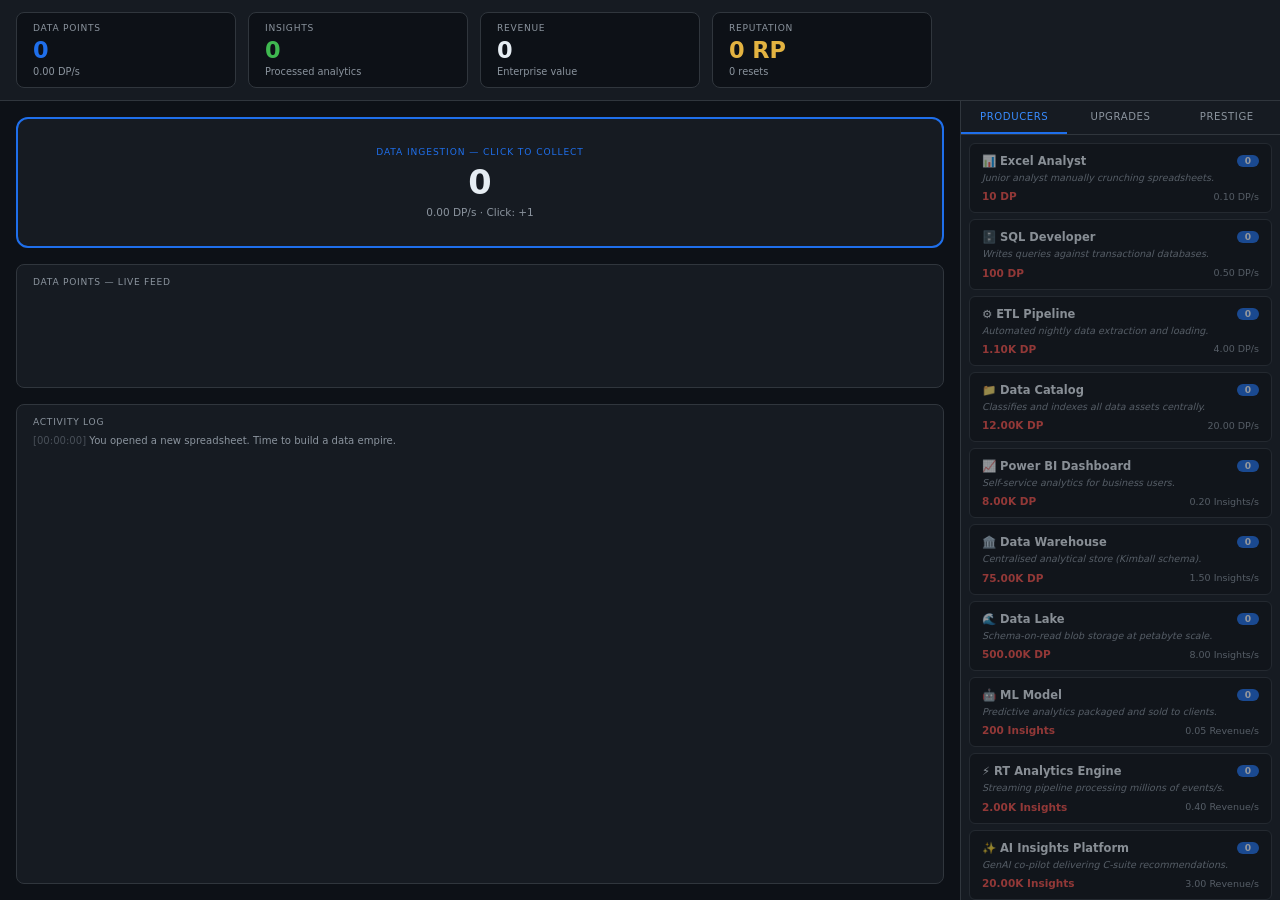
==== index.html @ bfaeb8ce "Initial commit: BI Dashboard Incremental Game Vanilla JS/CSS/HTML incremental game with BI theme. - " ====
<!DOCTYPE html>
<html lang="en">
<head>
  <meta charset="UTF-8">
  <meta name="viewport" content="width=device-width, initial-scale=1.0">
  <title>BI Dashboard — Incremental</title>
  <link rel="stylesheet" href="styles.css">
</head>
<body>
  <div id="app">
    <header id="kpi-bar"></header>
    <div id="content">
      <main id="main-panel"></main>
      <aside id="shop-sidebar"></aside>
    </div>
  </div>
  <div id="toast-container"></div>
  <script src="game.js"></script>
</body>
</html>
---- styles.css ----
/* === RESET & BASE === */
*, *::before, *::after { box-sizing: border-box; margin: 0; padding: 0; }

html, body {
  height: 100%;
  overflow: hidden;
  font-family: 'Inter', 'Segoe UI', system-ui, sans-serif;
  font-size: 14px;
  background: var(--bg);
  color: var(--text-primary);
}

/* === CSS VARIABLES === */
:root {
  --bg:            #0d1117;
  --panel:         #161b22;
  --panel-hover:   #1c2128;
  --border:        #30363d;
  --blue:          #1f6feb;
  --blue-hover:    #388bfd;
  --teal:          #3fb950;
  --amber:         #d29922;
  --red:           #f85149;
  --gold:          #e3b341;
  --text-primary:  #e6edf3;
  --text-secondary:#8b949e;
  --text-muted:    #484f58;
}

/* === LAYOUT === */
#app {
  display: flex;
  flex-direction: column;
  height: 100vh;
}

#kpi-bar {
  display: flex;
  gap: 12px;
  padding: 12px 16px;
  background: var(--panel);
  border-bottom: 1px solid var(--border);
  flex-shrink: 0;
  flex-wrap: wrap;
}

#content {
  display: flex;
  flex: 1;
  overflow: hidden;
}

#main-panel {
  flex: 1;
  overflow-y: auto;
  padding: 16px;
  display: flex;
  flex-direction: column;
  gap: 16px;
}

#shop-sidebar {
  width: 320px;
  flex-shrink: 0;
  background: var(--panel);
  border-left: 1px solid var(--border);
  display: flex;
  flex-direction: column;
  overflow: hidden;
}

/* === KPI CARDS === */
.kpi-card {
  background: var(--bg);
  border: 1px solid var(--border);
  border-radius: 8px;
  padding: 10px 16px;
  min-width: 150px;
  flex: 1;
  max-width: 220px;
}

.kpi-label {
  font-size: 0.65rem;
  text-transform: uppercase;
  letter-spacing: 0.08em;
  color: var(--text-secondary);
  margin-bottom: 4px;
}

.kpi-value {
  font-size: 1.6rem;
  font-weight: 700;
  font-variant-numeric: tabular-nums;
  color: var(--text-primary);
  line-height: 1.2;
}

.kpi-value.blue  { color: var(--blue); }
.kpi-value.teal  { color: var(--teal); }
.kpi-value.gold  { color: var(--gold); }

.kpi-sub {
  font-size: 0.7rem;
  color: var(--text-secondary);
  margin-top: 2px;
}

.kpi-sub .delta-up   { color: var(--teal); }
.kpi-sub .delta-down { color: var(--red); }

/* === MAIN PANEL COMPONENTS === */

/* Click target */
#click-target {
  background: var(--panel);
  border: 2px solid var(--blue);
  border-radius: 12px;
  padding: 28px 24px;
  cursor: pointer;
  user-select: none;
  text-align: center;
  transition: border-color 0.15s, background 0.15s, transform 0.08s;
  position: relative;
  overflow: hidden;
}

#click-target:hover {
  background: var(--panel-hover);
  border-color: var(--blue-hover);
}

#click-target:active {
  transform: scale(0.98);
}

#click-target.bounce {
  animation: kpi-bounce 0.12s ease-out;
}

@keyframes kpi-bounce {
  0%   { transform: scale(1); }
  50%  { transform: scale(1.03); }
  100% { transform: scale(1); }
}

#click-label {
  font-size: 0.65rem;
  text-transform: uppercase;
  letter-spacing: 0.1em;
  color: var(--blue);
  margin-bottom: 6px;
}

#click-value {
  font-size: 2.4rem;
  font-weight: 700;
  font-variant-numeric: tabular-nums;
  color: var(--text-primary);
}

#click-rate {
  font-size: 0.75rem;
  color: var(--text-secondary);
  margin-top: 4px;
}

/* Floating +1 animation */
.float-up {
  position: absolute;
  font-size: 1rem;
  font-weight: 700;
  color: var(--teal);
  pointer-events: none;
  animation: float-up-anim 0.9s ease-out forwards;
  z-index: 10;
}

@keyframes float-up-anim {
  0%   { opacity: 1; transform: translateY(0) scale(1); }
  100% { opacity: 0; transform: translateY(-60px) scale(0.8); }
}

/* Sparkline */
#sparkline-wrap {
  background: var(--panel);
  border: 1px solid var(--border);
  border-radius: 8px;
  padding: 12px 16px;
}

#sparkline-title {
  font-size: 0.65rem;
  text-transform: uppercase;
  letter-spacing: 0.08em;
  color: var(--text-secondary);
  margin-bottom: 8px;
}

#sparkline {
  display: block;
  width: 100%;
  height: 80px;
  border-radius: 4px;
}

/* Activity log */
#activity-wrap {
  background: var(--panel);
  border: 1px solid var(--border);
  border-radius: 8px;
  padding: 12px 16px;
  flex: 1;
  min-height: 120px;
  overflow: hidden;
}

#activity-title {
  font-size: 0.65rem;
  text-transform: uppercase;
  letter-spacing: 0.08em;
  color: var(--text-secondary);
  margin-bottom: 8px;
}

#activity-log {
  display: flex;
  flex-direction: column;
  gap: 4px;
  overflow: hidden;
}

.log-entry {
  font-size: 0.72rem;
  color: var(--text-secondary);
  font-variant-numeric: tabular-nums;
  white-space: nowrap;
  overflow: hidden;
  text-overflow: ellipsis;
}

.log-entry .ts { color: var(--text-muted); }
.log-entry.log-buy  { color: var(--blue-hover); }
.log-entry.log-mile { color: var(--teal); }
.log-entry.log-pres { color: var(--gold); }
.log-entry.log-info { color: var(--text-secondary); }

/* === SIDEBAR === */
#shop-tabs {
  display: flex;
  border-bottom: 1px solid var(--border);
  flex-shrink: 0;
}

.shop-tab {
  flex: 1;
  padding: 10px 0;
  text-align: center;
  font-size: 0.72rem;
  text-transform: uppercase;
  letter-spacing: 0.06em;
  color: var(--text-secondary);
  cursor: pointer;
  border-bottom: 2px solid transparent;
  transition: color 0.15s, border-color 0.15s;
}

.shop-tab:hover { color: var(--text-primary); }

.shop-tab.active {
  color: var(--blue-hover);
  border-bottom-color: var(--blue);
}

.tab-panel {
  display: none;
  overflow-y: auto;
  flex: 1;
  padding: 8px;
  gap: 6px;
  flex-direction: column;
}

.tab-panel.active {
  display: flex;
}

/* === PRODUCER CARDS === */
.producer-card {
  background: var(--bg);
  border: 1px solid var(--border);
  border-radius: 6px;
  padding: 10px 12px;
  cursor: pointer;
  transition: border-color 0.15s, background 0.15s;
  position: relative;
}

.producer-card:hover:not(.unaffordable) {
  border-color: var(--blue);
  background: var(--panel-hover);
}

.producer-card.unaffordable {
  opacity: 0.55;
  cursor: default;
}

.producer-header {
  display: flex;
  align-items: center;
  justify-content: space-between;
  margin-bottom: 3px;
}

.producer-name {
  font-size: 0.82rem;
  font-weight: 600;
  color: var(--text-primary);
  display: flex;
  align-items: center;
  gap: 6px;
}

.owned-badge {
  background: var(--blue);
  color: #fff;
  font-size: 0.65rem;
  font-weight: 700;
  padding: 1px 6px;
  border-radius: 10px;
  min-width: 22px;
  text-align: center;
}

.producer-desc {
  font-size: 0.68rem;
  color: var(--text-secondary);
  font-style: italic;
  margin-bottom: 6px;
  line-height: 1.4;
}

.producer-footer {
  display: flex;
  justify-content: space-between;
  align-items: center;
}

.producer-cost {
  font-size: 0.75rem;
  font-weight: 600;
  font-variant-numeric: tabular-nums;
}

.producer-cost.affordable { color: var(--teal); }
.producer-cost.cant-afford { color: var(--red); }

.producer-rate {
  font-size: 0.68rem;
  color: var(--text-secondary);
}

.starvation-badge {
  display: inline-block;
  background: var(--amber);
  color: #000;
  font-size: 0.6rem;
  font-weight: 700;
  padding: 1px 5px;
  border-radius: 4px;
  margin-left: 4px;
}

/* === UPGRADE CARDS === */
.upgrade-card {
  background: var(--bg);
  border: 1px solid var(--border);
  border-radius: 6px;
  padding: 10px 12px;
  cursor: pointer;
  transition: border-color 0.15s, background 0.15s;
}

.upgrade-card:hover:not(.unaffordable):not(.purchased) {
  border-color: var(--amber);
  background: var(--panel-hover);
}

.upgrade-card.purchased {
  opacity: 0.4;
  cursor: default;
  border-color: var(--text-muted);
}

.upgrade-card.unaffordable {
  opacity: 0.55;
  cursor: default;
}

.upgrade-header {
  display: flex;
  align-items: center;
  justify-content: space-between;
  margin-bottom: 3px;
}

.upgrade-name {
  font-size: 0.8rem;
  font-weight: 600;
  color: var(--amber);
}

.upgrade-card.purchased .upgrade-name {
  color: var(--text-muted);
  text-decoration: line-through;
}

.checkmark {
  color: var(--teal);
  font-size: 0.9rem;
}

.upgrade-effect {
  font-size: 0.7rem;
  color: var(--text-secondary);
  margin-bottom: 5px;
  line-height: 1.4;
}

.upgrade-cost {
  font-size: 0.73rem;
  font-weight: 600;
  font-variant-numeric: tabular-nums;
}

.upgrade-cost.affordable { color: var(--teal); }
.upgrade-cost.cant-afford { color: var(--red); }

/* === PRESTIGE PANEL === */
#prestige-panel {
  padding: 12px;
  display: flex;
  flex-direction: column;
  gap: 12px;
}

#prestige-info {
  background: var(--bg);
  border: 1px solid var(--border);
  border-radius: 8px;
  padding: 12px;
}

#prestige-info h3 {
  font-size: 0.78rem;
  color: var(--gold);
  text-transform: uppercase;
  letter-spacing: 0.06em;
  margin-bottom: 6px;
}

#prestige-info p {
  font-size: 0.72rem;
  color: var(--text-secondary);
  line-height: 1.5;
  margin-bottom: 8px;
}

#rp-gain-preview {
  font-size: 1rem;
  font-weight: 700;
  color: var(--gold);
  margin: 6px 0;
}

#prestige-btn {
  display: block;
  width: 100%;
  padding: 10px;
  background: transparent;
  border: 2px solid var(--gold);
  border-radius: 6px;
  color: var(--gold);
  font-size: 0.82rem;
  font-weight: 700;
  text-transform: uppercase;
  letter-spacing: 0.06em;
  cursor: pointer;
  transition: background 0.15s, color 0.15s;
}

#prestige-btn:hover:not(:disabled) {
  background: var(--gold);
  color: #000;
}

#prestige-btn:disabled {
  border-color: var(--text-muted);
  color: var(--text-muted);
  cursor: default;
}

#rp-shop-section h3 {
  font-size: 0.72rem;
  text-transform: uppercase;
  letter-spacing: 0.06em;
  color: var(--text-secondary);
  margin-bottom: 8px;
  padding-bottom: 6px;
  border-bottom: 1px solid var(--border);
}

.rp-upgrade-card {
  background: var(--bg);
  border: 1px solid var(--border);
  border-radius: 6px;
  padding: 10px 12px;
  cursor: pointer;
  transition: border-color 0.15s, background 0.15s;
  margin-bottom: 6px;
}

.rp-upgrade-card:hover:not(.purchased):not(.unaffordable) {
  border-color: var(--gold);
  background: var(--panel-hover);
}

.rp-upgrade-card.purchased {
  opacity: 0.4;
  cursor: default;
}

.rp-upgrade-card.unaffordable {
  opacity: 0.55;
  cursor: default;
}

.rp-name {
  font-size: 0.8rem;
  font-weight: 600;
  color: var(--gold);
  margin-bottom: 3px;
}

.rp-upgrade-card.purchased .rp-name {
  color: var(--text-muted);
  text-decoration: line-through;
}

.rp-desc {
  font-size: 0.68rem;
  color: var(--text-secondary);
  margin-bottom: 5px;
  line-height: 1.4;
}

.rp-cost {
  font-size: 0.73rem;
  font-weight: 600;
  color: var(--gold);
}

.rp-cost.cant-afford { color: var(--text-muted); }

/* === TOAST NOTIFICATIONS === */
#toast-container {
  position: fixed;
  bottom: 20px;
  left: 50%;
  transform: translateX(-50%);
  display: flex;
  flex-direction: column-reverse;
  gap: 8px;
  z-index: 1000;
  pointer-events: none;
  align-items: center;
}

.toast {
  background: var(--panel);
  border: 1px solid var(--border);
  border-radius: 6px;
  padding: 8px 16px;
  font-size: 0.78rem;
  color: var(--text-primary);
  animation: toast-in 0.25s ease-out, toast-out 0.3s ease-in 3s forwards;
  white-space: nowrap;
}

.toast.toast-mile { border-color: var(--teal); color: var(--teal); }
.toast.toast-pres { border-color: var(--gold); color: var(--gold); }
.toast.toast-info { border-color: var(--blue); color: var(--blue-hover); }

@keyframes toast-in {
  from { opacity: 0; transform: translateY(10px); }
  to   { opacity: 1; transform: translateY(0); }
}

@keyframes toast-out {
  from { opacity: 1; }
  to   { opacity: 0; }
}

/* === SCROLLBAR === */
::-webkit-scrollbar { width: 6px; }
::-webkit-scrollbar-track { background: transparent; }
::-webkit-scrollbar-thumb { background: var(--border); border-radius: 3px; }
::-webkit-scrollbar-thumb:hover { background: var(--text-muted); }
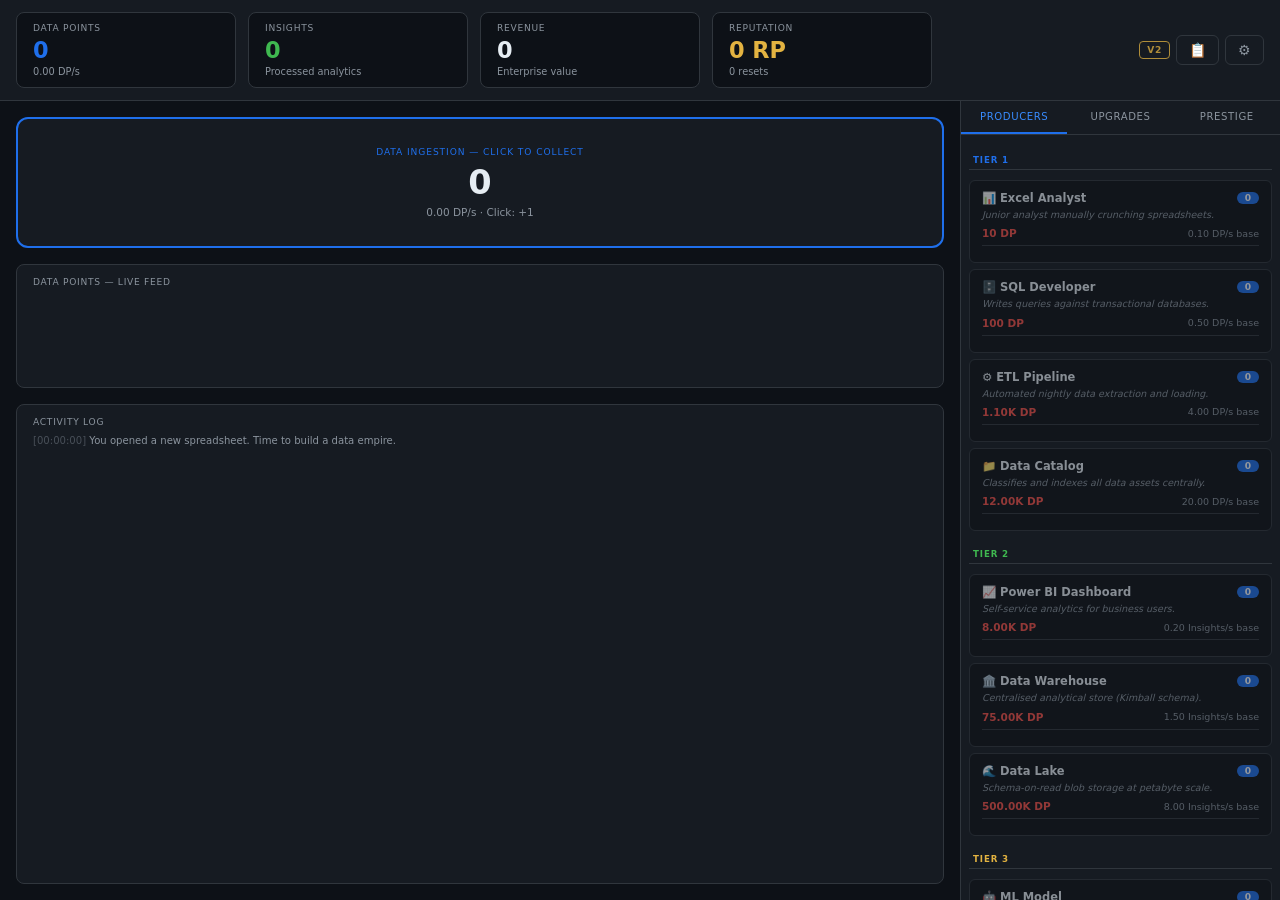
==== commit f5a6075e: "Initial commit: BI Dashboard Incremental Game v2 Forked from bi-dashboard-game. v2 badge added to KP" ====
--- a/index.html
+++ b/index.html
@@ -3,7 +3,7 @@
 <head>
   <meta charset="UTF-8">
   <meta name="viewport" content="width=device-width, initial-scale=1.0">
-  <title>BI Dashboard — Incremental</title>
+  <title>BI Dashboard — v2</title>
   <link rel="stylesheet" href="styles.css">
 </head>
 <body>
--- a/styles.css
+++ b/styles.css
@@ -607,3 +607,431 @@
 ::-webkit-scrollbar-track { background: transparent; }
 ::-webkit-scrollbar-thumb { background: var(--border); border-radius: 3px; }
 ::-webkit-scrollbar-thumb:hover { background: var(--text-muted); }
+
+/* === PRODUCER TIER HEADERS === */
+.producer-tier-header {
+  font-size: 0.62rem;
+  text-transform: uppercase;
+  letter-spacing: 0.1em;
+  font-weight: 700;
+  padding: 8px 4px 4px;
+  margin-top: 4px;
+  border-bottom: 1px solid var(--border);
+  margin-bottom: 4px;
+}
+.producer-tier-header.tier1 { color: var(--blue); }
+.producer-tier-header.tier2 { color: var(--teal); }
+.producer-tier-header.tier3 { color: var(--gold); }
+
+/* === PRODUCER STATS ROW === */
+.producer-stats {
+  margin-top: 6px;
+  padding-top: 6px;
+  border-top: 1px solid var(--border);
+}
+
+.pstat-row {
+  display: flex;
+  flex-wrap: wrap;
+  gap: 4px 10px;
+}
+
+.pstat-item {
+  font-size: 0.67rem;
+  color: var(--text-secondary);
+  font-variant-numeric: tabular-nums;
+}
+
+.pstat-item b { color: var(--text-primary); font-weight: 600; }
+.pstat-total  { color: var(--teal); }
+.stat-boost   { color: var(--amber); font-size: 0.65rem; }
+
+.pstat-pct {
+  color: var(--text-muted);
+  font-style: italic;
+}
+
+/* === UPGRADE SECTION HEADERS === */
+.upgrade-section-header {
+  font-size: 0.62rem;
+  text-transform: uppercase;
+  letter-spacing: 0.08em;
+  font-weight: 700;
+  color: var(--text-secondary);
+  padding: 10px 4px 4px;
+  border-bottom: 1px solid var(--border);
+  margin-bottom: 4px;
+  margin-top: 4px;
+  display: flex;
+  align-items: center;
+  gap: 6px;
+}
+
+/* === UPGRADE TIER TAGS === */
+.upg-tag {
+  display: inline-block;
+  font-size: 0.58rem;
+  font-weight: 700;
+  padding: 1px 5px;
+  border-radius: 4px;
+  text-transform: uppercase;
+  letter-spacing: 0.04em;
+  vertical-align: middle;
+  flex-shrink: 0;
+}
+
+.tag-tier1  { background: rgba(31,111,235,0.18); color: var(--blue); }
+.tag-tier2  { background: rgba(63,185,80,0.18);  color: var(--teal); }
+.tag-tier3  { background: rgba(227,179,65,0.18); color: var(--gold); }
+.tag-click  { background: rgba(248,81,73,0.18);  color: var(--red);  }
+
+/* === KPI ACTION BUTTONS === */
+#kpi-actions {
+  margin-left: auto;
+  display: flex;
+  gap: 6px;
+  align-self: center;
+  flex-shrink: 0;
+}
+
+#version-badge {
+  font-size: 0.65rem;
+  font-weight: 700;
+  text-transform: uppercase;
+  letter-spacing: 0.08em;
+  color: var(--gold);
+  border: 1px solid var(--gold);
+  border-radius: 4px;
+  padding: 3px 7px;
+  align-self: center;
+  opacity: 0.75;
+}
+
+#settings-btn,
+#status-btn {
+  background: transparent;
+  border: 1px solid var(--border);
+  border-radius: 6px;
+  color: var(--text-secondary);
+  padding: 6px 12px;
+  font-size: 1rem;
+  cursor: pointer;
+  transition: color 0.15s, border-color 0.15s, background 0.15s;
+}
+#settings-btn:hover,
+#status-btn:hover {
+  color: var(--text-primary);
+  border-color: var(--text-secondary);
+  background: var(--panel-hover);
+}
+
+/* === STATUS MODAL === */
+#status-overlay {
+  position: fixed;
+  inset: 0;
+  background: rgba(0,0,0,0.65);
+  z-index: 500;
+  align-items: center;
+  justify-content: center;
+}
+
+#status-modal {
+  background: var(--panel);
+  border: 1px solid var(--border);
+  border-radius: 12px;
+  width: 480px;
+  max-height: 85vh;
+  display: flex;
+  flex-direction: column;
+  overflow: hidden;
+}
+
+#status-header {
+  display: flex;
+  align-items: center;
+  justify-content: space-between;
+  padding: 16px 20px;
+  border-bottom: 1px solid var(--border);
+  flex-shrink: 0;
+}
+
+#status-title {
+  font-size: 0.9rem;
+  font-weight: 600;
+  text-transform: uppercase;
+  letter-spacing: 0.06em;
+  color: var(--text-primary);
+}
+
+#status-close {
+  background: transparent;
+  border: none;
+  color: var(--text-secondary);
+  font-size: 1rem;
+  cursor: pointer;
+  padding: 2px 6px;
+  border-radius: 4px;
+  transition: color 0.15s, background 0.15s;
+}
+#status-close:hover { color: var(--text-primary); background: var(--panel-hover); }
+
+#status-body {
+  overflow-y: auto;
+  flex: 1;
+  padding: 4px 0;
+}
+
+.status-section {
+  padding: 12px 20px;
+  border-bottom: 1px solid var(--border);
+}
+.status-section:last-child { border-bottom: none; }
+
+.status-section-title {
+  font-size: 0.62rem;
+  text-transform: uppercase;
+  letter-spacing: 0.1em;
+  font-weight: 700;
+  color: var(--text-secondary);
+  margin-bottom: 8px;
+}
+
+.status-row {
+  display: flex;
+  justify-content: space-between;
+  align-items: baseline;
+  padding: 3px 0;
+  gap: 8px;
+}
+
+.status-row-label {
+  font-size: 0.75rem;
+  color: var(--text-secondary);
+  flex: 1;
+}
+
+.status-row-value {
+  font-size: 0.78rem;
+  font-weight: 600;
+  font-variant-numeric: tabular-nums;
+  color: var(--text-primary);
+  text-align: right;
+  white-space: nowrap;
+}
+
+.status-row-value.accent { color: var(--blue); }
+.status-row-value.teal   { color: var(--teal); }
+.status-row-value.gold   { color: var(--gold); }
+
+.status-empty {
+  font-size: 0.72rem;
+  color: var(--text-muted);
+  font-style: italic;
+}
+
+/* Upgrade pills */
+.status-upgrade-pills {
+  display: flex;
+  flex-wrap: wrap;
+  gap: 5px;
+  margin-top: 4px;
+}
+
+.status-upgrade-pill {
+  background: var(--panel-hover);
+  border: 1px solid var(--border);
+  border-radius: 4px;
+  padding: 2px 8px;
+  font-size: 0.68rem;
+  color: var(--text-secondary);
+}
+
+/* Milestone rows */
+.milestone-row {
+  align-items: center;
+  gap: 8px;
+}
+
+.milestone-icon {
+  font-size: 0.75rem;
+  width: 14px;
+  flex-shrink: 0;
+  text-align: center;
+}
+
+.milestone-row.done .status-row-label  { color: var(--teal); }
+.milestone-row.done .milestone-icon    { color: var(--teal); }
+.milestone-row.locked .status-row-label { color: var(--text-muted); }
+.milestone-row.locked .milestone-icon  { color: var(--text-muted); }
+
+/* === SETTINGS MODAL === */
+#settings-overlay {
+  position: fixed;
+  inset: 0;
+  background: rgba(0,0,0,0.65);
+  z-index: 500;
+  align-items: center;
+  justify-content: center;
+}
+
+#settings-modal {
+  background: var(--panel);
+  border: 1px solid var(--border);
+  border-radius: 12px;
+  width: 420px;
+  max-height: 85vh;
+  overflow-y: auto;
+  padding: 0;
+}
+
+#settings-header {
+  display: flex;
+  align-items: center;
+  justify-content: space-between;
+  padding: 16px 20px;
+  border-bottom: 1px solid var(--border);
+  position: sticky;
+  top: 0;
+  background: var(--panel);
+  z-index: 1;
+}
+
+#settings-title {
+  font-size: 0.9rem;
+  font-weight: 600;
+  text-transform: uppercase;
+  letter-spacing: 0.06em;
+  color: var(--text-primary);
+}
+
+#settings-close {
+  background: transparent;
+  border: none;
+  color: var(--text-secondary);
+  font-size: 1rem;
+  cursor: pointer;
+  padding: 2px 6px;
+  border-radius: 4px;
+  transition: color 0.15s, background 0.15s;
+}
+#settings-close:hover { color: var(--text-primary); background: var(--panel-hover); }
+
+.settings-section {
+  padding: 16px 20px;
+  border-bottom: 1px solid var(--border);
+}
+.settings-section:last-child { border-bottom: none; }
+
+.settings-section-title {
+  font-size: 0.68rem;
+  text-transform: uppercase;
+  letter-spacing: 0.08em;
+  color: var(--text-secondary);
+  margin-bottom: 12px;
+}
+
+/* Number format radio options */
+.settings-options {
+  display: flex;
+  flex-direction: column;
+  gap: 8px;
+}
+
+.settings-option {
+  display: flex;
+  align-items: center;
+  gap: 10px;
+  cursor: pointer;
+  font-size: 0.8rem;
+  color: var(--text-primary);
+  padding: 6px 8px;
+  border-radius: 6px;
+  transition: background 0.12s;
+}
+.settings-option:hover { background: var(--panel-hover); }
+.settings-option input[type="radio"] { accent-color: var(--blue); cursor: pointer; }
+.settings-option em { color: var(--text-secondary); font-size: 0.72rem; margin-left: 4px; }
+
+/* Theme toggle buttons */
+.settings-btn-row {
+  display: flex;
+  gap: 8px;
+}
+
+.settings-theme-btn {
+  flex: 1;
+  padding: 8px 0;
+  background: var(--bg);
+  border: 1px solid var(--border);
+  border-radius: 6px;
+  color: var(--text-secondary);
+  font-size: 0.78rem;
+  font-weight: 600;
+  cursor: pointer;
+  transition: border-color 0.15s, color 0.15s, background 0.15s;
+}
+.settings-theme-btn:hover { border-color: var(--blue); color: var(--text-primary); }
+.settings-theme-btn.active {
+  border-color: var(--blue);
+  color: var(--blue);
+  background: var(--panel-hover);
+}
+
+/* Accent color swatches */
+.settings-accent-row {
+  display: flex;
+  gap: 10px;
+}
+
+.accent-swatch {
+  width: 32px;
+  height: 32px;
+  border-radius: 50%;
+  background: var(--swatch);
+  border: 3px solid transparent;
+  cursor: pointer;
+  transition: border-color 0.15s, transform 0.1s;
+}
+.accent-swatch:hover { transform: scale(1.1); }
+.accent-swatch.active { border-color: var(--text-primary); }
+
+/* Danger zone */
+.settings-danger { }
+.settings-danger-text {
+  font-size: 0.72rem;
+  color: var(--text-secondary);
+  margin-bottom: 12px;
+  line-height: 1.5;
+}
+
+#wipe-btn {
+  width: 100%;
+  padding: 9px;
+  background: transparent;
+  border: 1px solid var(--red);
+  border-radius: 6px;
+  color: var(--red);
+  font-size: 0.78rem;
+  font-weight: 600;
+  cursor: pointer;
+  transition: background 0.15s, color 0.15s;
+}
+#wipe-btn:hover { background: var(--red); color: #fff; }
+
+/* === LIGHT THEME === */
+body.theme-light {
+  --bg:            #ffffff;
+  --panel:         #f6f8fa;
+  --panel-hover:   #eef1f4;
+  --border:        #d1d9e0;
+  --text-primary:  #1f2328;
+  --text-secondary:#636c76;
+  --text-muted:    #adb5bd;
+}
+
+/* === ACCENT COLORS === */
+body.accent-blue   { --blue: #1f6feb; --blue-hover: #388bfd; }
+body.accent-purple { --blue: #8b5cf6; --blue-hover: #a78bfa; }
+body.accent-teal   { --blue: #0891b2; --blue-hover: #06b6d4; }
+body.accent-orange { --blue: #ea580c; --blue-hover: #f97316; }
+body.accent-pink   { --blue: #db2777; --blue-hover: #ec4899; }
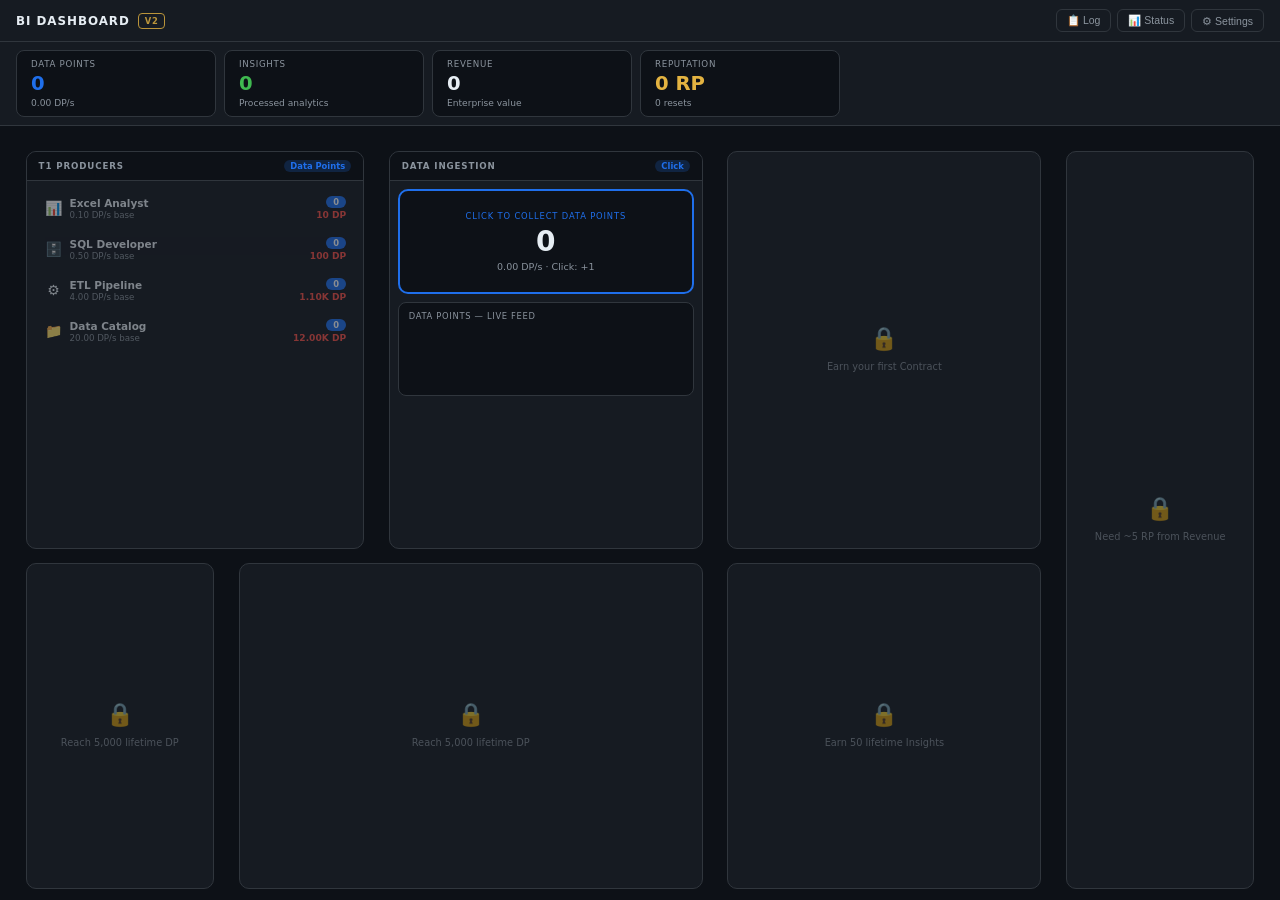
==== commit a65c6200: "Full v2 redesign: dashboard grid, world map, quests, prestige tree Complete rewrite of all three fil" ====
--- a/index.html
+++ b/index.html
@@ -8,10 +8,17 @@
 </head>
 <body>
   <div id="app">
-    <header id="kpi-bar"></header>
+    <div id="top-bar">
+      <span id="top-bar-title">BI Dashboard <span id="version-badge">v2</span></span>
+      <div id="top-bar-actions">
+        <button id="log-btn" title="Activity Log">📋 Log</button>
+        <button id="status-btn" title="Status Report">📊 Status</button>
+        <button id="settings-btn" title="Settings">⚙ Settings</button>
+      </div>
+    </div>
+    <div id="kpi-bar"></div>
     <div id="content">
-      <main id="main-panel"></main>
-      <aside id="shop-sidebar"></aside>
+      <div id="dashboard"></div>
     </div>
   </div>
   <div id="toast-container"></div>
--- a/styles.css
+++ b/styles.css
@@ -27,69 +27,101 @@
   --text-muted:    #484f58;
 }
 
-/* === LAYOUT === */
+/* === APP SHELL === */
 #app {
   display: flex;
   flex-direction: column;
   height: 100vh;
-}
-
+  overflow: hidden;
+}
+
+/* === TOP BAR === */
+#top-bar {
+  display: flex;
+  align-items: center;
+  justify-content: space-between;
+  padding: 8px 16px;
+  background: var(--panel);
+  border-bottom: 1px solid var(--border);
+  flex-shrink: 0;
+  height: 42px;
+}
+
+#top-bar-title {
+  font-size: 0.85rem;
+  font-weight: 700;
+  text-transform: uppercase;
+  letter-spacing: 0.08em;
+  color: var(--text-primary);
+  display: flex;
+  align-items: center;
+  gap: 8px;
+}
+
+#version-badge {
+  font-size: 0.6rem;
+  font-weight: 700;
+  text-transform: uppercase;
+  letter-spacing: 0.08em;
+  color: var(--gold);
+  border: 1px solid var(--gold);
+  border-radius: 4px;
+  padding: 2px 6px;
+  opacity: 0.8;
+}
+
+#top-bar-actions {
+  display: flex;
+  gap: 6px;
+}
+
+#top-bar-actions button {
+  background: transparent;
+  border: 1px solid var(--border);
+  border-radius: 6px;
+  color: var(--text-secondary);
+  padding: 4px 10px;
+  font-size: 0.75rem;
+  cursor: pointer;
+  transition: color 0.15s, border-color 0.15s, background 0.15s;
+}
+#top-bar-actions button:hover {
+  color: var(--text-primary);
+  border-color: var(--text-secondary);
+  background: var(--panel-hover);
+}
+
+/* === KPI BAR === */
 #kpi-bar {
   display: flex;
-  gap: 12px;
-  padding: 12px 16px;
+  gap: 8px;
+  padding: 8px 16px;
   background: var(--panel);
   border-bottom: 1px solid var(--border);
   flex-shrink: 0;
   flex-wrap: wrap;
 }
 
-#content {
-  display: flex;
-  flex: 1;
-  overflow: hidden;
-}
-
-#main-panel {
-  flex: 1;
-  overflow-y: auto;
-  padding: 16px;
-  display: flex;
-  flex-direction: column;
-  gap: 16px;
-}
-
-#shop-sidebar {
-  width: 320px;
-  flex-shrink: 0;
-  background: var(--panel);
-  border-left: 1px solid var(--border);
-  display: flex;
-  flex-direction: column;
-  overflow: hidden;
-}
-
-/* === KPI CARDS === */
 .kpi-card {
   background: var(--bg);
   border: 1px solid var(--border);
   border-radius: 8px;
-  padding: 10px 16px;
-  min-width: 150px;
+  padding: 8px 14px;
+  min-width: 130px;
   flex: 1;
-  max-width: 220px;
+  max-width: 200px;
 }
 
 .kpi-label {
-  font-size: 0.65rem;
+  font-size: 0.62rem;
   text-transform: uppercase;
   letter-spacing: 0.08em;
   color: var(--text-secondary);
-  margin-bottom: 4px;
+  margin-bottom: 3px;
 }
 
 .kpi-value {
-  font-size: 1.6rem;
+  font-size: 1.4rem;
   font-weight: 700;
   font-variant-numeric: tabular-nums;
   color: var(--text-primary);
@@ -99,9 +131,10 @@
 .kpi-value.blue  { color: var(--blue); }
 .kpi-value.teal  { color: var(--teal); }
 .kpi-value.gold  { color: var(--gold); }
+.kpi-value.amber { color: var(--amber); }
 
 .kpi-sub {
-  font-size: 0.7rem;
+  font-size: 0.65rem;
   color: var(--text-secondary);
   margin-top: 2px;
 }
@@ -109,20 +142,131 @@
 .kpi-sub .delta-up   { color: var(--teal); }
 .kpi-sub .delta-down { color: var(--red); }
 
-/* === MAIN PANEL COMPONENTS === */
-
-/* Click target */
+#kpi-contracts-card { display: none; }
+
+/* === MAIN CONTENT === */
+#content {
+  flex: 1;
+  overflow: hidden;
+  min-height: 0;
+}
+
+/* === DASHBOARD GRID === */
+#dashboard {
+  display: grid;
+  grid-template-columns: 3fr 2fr 5fr 5fr 3fr;
+  grid-template-rows: 55% 45%;
+  gap: 2%;
+  padding: 2%;
+  height: 100%;
+  box-sizing: border-box;
+}
+
+/* === DASH PANELS === */
+.dash-panel {
+  background: var(--panel);
+  border: 1px solid var(--border);
+  border-radius: 10px;
+  overflow: hidden;
+  display: flex;
+  flex-direction: column;
+  min-height: 0;
+}
+
+.dash-panel.unlocking {
+  animation: panel-enter 0.4s ease-out;
+}
+
+@keyframes panel-enter {
+  from { opacity: 0; transform: translateY(16px); }
+  to   { opacity: 1; transform: translateY(0); }
+}
+
+/* Grid placement */
+#panel-t1          { grid-column: 1 / 3; grid-row: 1; }
+#panel-click       { grid-column: 3;     grid-row: 1; }
+#panel-quests      { grid-column: 4;     grid-row: 1; }
+#panel-prestige    { grid-column: 5;     grid-row: 1 / 3; }
+#panel-wm-upgrades { grid-column: 1;     grid-row: 2; }
+#panel-wm-map      { grid-column: 2 / 4; grid-row: 2; }
+#panel-t2          { grid-column: 4;     grid-row: 2; }
+
+/* === PANEL HEADER === */
+.panel-header {
+  display: flex;
+  align-items: center;
+  justify-content: space-between;
+  padding: 8px 12px;
+  border-bottom: 1px solid var(--border);
+  flex-shrink: 0;
+  background: var(--bg);
+}
+
+.panel-title {
+  font-size: 0.62rem;
+  font-weight: 700;
+  text-transform: uppercase;
+  letter-spacing: 0.1em;
+  color: var(--text-secondary);
+}
+
+.panel-badge {
+  font-size: 0.6rem;
+  padding: 1px 6px;
+  border-radius: 10px;
+  font-weight: 700;
+}
+
+.panel-badge.blue   { background: rgba(31,111,235,0.2);  color: var(--blue); }
+.panel-badge.teal   { background: rgba(63,185,80,0.2);   color: var(--teal); }
+.panel-badge.gold   { background: rgba(227,179,65,0.2);  color: var(--gold); }
+.panel-badge.amber  { background: rgba(210,153,34,0.2);  color: var(--amber);}
+
+/* === PANEL BODY === */
+.panel-body {
+  flex: 1;
+  overflow-y: auto;
+  min-height: 0;
+  padding: 8px;
+}
+
+/* === LOCKED PLACEHOLDER === */
+.locked-placeholder {
+  flex: 1;
+  display: flex;
+  flex-direction: column;
+  align-items: center;
+  justify-content: center;
+  gap: 8px;
+  opacity: 0.45;
+  user-select: none;
+}
+
+.locked-icon {
+  font-size: 1.6rem;
+}
+
+.locked-hint {
+  font-size: 0.7rem;
+  color: var(--text-secondary);
+  text-align: center;
+  padding: 0 16px;
+  line-height: 1.5;
+}
+
+/* === CLICK TARGET (inside panel-click) === */
 #click-target {
-  background: var(--panel);
+  background: var(--bg);
   border: 2px solid var(--blue);
-  border-radius: 12px;
-  padding: 28px 24px;
+  border-radius: 10px;
+  padding: 20px 16px;
   cursor: pointer;
   user-select: none;
   text-align: center;
   transition: border-color 0.15s, background 0.15s, transform 0.08s;
   position: relative;
   overflow: hidden;
+  margin-bottom: 8px;
 }
 
 #click-target:hover {
@@ -145,30 +289,30 @@
 }
 
 #click-label {
-  font-size: 0.65rem;
+  font-size: 0.6rem;
   text-transform: uppercase;
   letter-spacing: 0.1em;
   color: var(--blue);
-  margin-bottom: 6px;
+  margin-bottom: 4px;
 }
 
 #click-value {
-  font-size: 2.4rem;
+  font-size: 2rem;
   font-weight: 700;
   font-variant-numeric: tabular-nums;
   color: var(--text-primary);
 }
 
 #click-rate {
-  font-size: 0.75rem;
-  color: var(--text-secondary);
-  margin-top: 4px;
-}
-
-/* Floating +1 animation */
+  font-size: 0.68rem;
+  color: var(--text-secondary);
+  margin-top: 3px;
+}
+
+/* Floating +N animation */
 .float-up {
   position: absolute;
-  font-size: 1rem;
+  font-size: 0.9rem;
   font-weight: 700;
   color: var(--teal);
   pointer-events: none;
@@ -178,390 +322,575 @@
 
 @keyframes float-up-anim {
   0%   { opacity: 1; transform: translateY(0) scale(1); }
-  100% { opacity: 0; transform: translateY(-60px) scale(0.8); }
-}
-
-/* Sparkline */
+  100% { opacity: 0; transform: translateY(-50px) scale(0.8); }
+}
+
+/* === SPARKLINE === */
 #sparkline-wrap {
-  background: var(--panel);
+  background: var(--bg);
   border: 1px solid var(--border);
   border-radius: 8px;
-  padding: 12px 16px;
+  padding: 8px 10px;
 }
 
 #sparkline-title {
-  font-size: 0.65rem;
+  font-size: 0.6rem;
   text-transform: uppercase;
   letter-spacing: 0.08em;
   color: var(--text-secondary);
-  margin-bottom: 8px;
+  margin-bottom: 6px;
 }
 
 #sparkline {
   display: block;
   width: 100%;
-  height: 80px;
+  height: 60px;
   border-radius: 4px;
 }
 
-/* Activity log */
-#activity-wrap {
-  background: var(--panel);
-  border: 1px solid var(--border);
-  border-radius: 8px;
-  padding: 12px 16px;
+/* === PRODUCER ROWS === */
+.section-divider {
+  font-size: 0.58rem;
+  font-weight: 700;
+  text-transform: uppercase;
+  letter-spacing: 0.1em;
+  color: var(--text-muted);
+  padding: 6px 4px 4px;
+  margin-top: 4px;
+  border-bottom: 1px solid var(--border);
+  margin-bottom: 4px;
+}
+
+.prod-row {
+  display: flex;
+  align-items: center;
+  gap: 6px;
+  padding: 6px 8px;
+  border-radius: 6px;
+  cursor: pointer;
+  transition: background 0.12s;
+  border: 1px solid transparent;
+  margin-bottom: 3px;
+}
+
+.prod-row:hover:not(.unaffordable) {
+  background: var(--panel-hover);
+  border-color: var(--blue);
+}
+
+.prod-row.unaffordable {
+  opacity: 0.5;
+  cursor: default;
+}
+
+.prod-emoji {
+  font-size: 1rem;
+  flex-shrink: 0;
+  width: 20px;
+  text-align: center;
+}
+
+.prod-info {
   flex: 1;
-  min-height: 120px;
-  overflow: hidden;
-}
-
-#activity-title {
-  font-size: 0.65rem;
-  text-transform: uppercase;
-  letter-spacing: 0.08em;
-  color: var(--text-secondary);
-  margin-bottom: 8px;
-}
-
-#activity-log {
-  display: flex;
-  flex-direction: column;
-  gap: 4px;
-  overflow: hidden;
-}
-
-.log-entry {
-  font-size: 0.72rem;
-  color: var(--text-secondary);
-  font-variant-numeric: tabular-nums;
+  min-width: 0;
+}
+
+.prod-name {
+  font-size: 0.75rem;
+  font-weight: 600;
+  color: var(--text-primary);
   white-space: nowrap;
   overflow: hidden;
   text-overflow: ellipsis;
 }
 
-.log-entry .ts { color: var(--text-muted); }
-.log-entry.log-buy  { color: var(--blue-hover); }
-.log-entry.log-mile { color: var(--teal); }
-.log-entry.log-pres { color: var(--gold); }
-.log-entry.log-info { color: var(--text-secondary); }
-
-/* === SIDEBAR === */
-#shop-tabs {
-  display: flex;
-  border-bottom: 1px solid var(--border);
+.prod-subline {
+  font-size: 0.62rem;
+  color: var(--text-secondary);
+  font-variant-numeric: tabular-nums;
+  margin-top: 1px;
+}
+
+.prod-right {
+  display: flex;
+  flex-direction: column;
+  align-items: flex-end;
   flex-shrink: 0;
-}
-
-.shop-tab {
-  flex: 1;
-  padding: 10px 0;
-  text-align: center;
-  font-size: 0.72rem;
-  text-transform: uppercase;
-  letter-spacing: 0.06em;
-  color: var(--text-secondary);
-  cursor: pointer;
-  border-bottom: 2px solid transparent;
-  transition: color 0.15s, border-color 0.15s;
-}
-
-.shop-tab:hover { color: var(--text-primary); }
-
-.shop-tab.active {
-  color: var(--blue-hover);
-  border-bottom-color: var(--blue);
-}
-
-.tab-panel {
-  display: none;
-  overflow-y: auto;
-  flex: 1;
-  padding: 8px;
-  gap: 6px;
-  flex-direction: column;
-}
-
-.tab-panel.active {
-  display: flex;
-}
-
-/* === PRODUCER CARDS === */
-.producer-card {
-  background: var(--bg);
-  border: 1px solid var(--border);
-  border-radius: 6px;
-  padding: 10px 12px;
-  cursor: pointer;
-  transition: border-color 0.15s, background 0.15s;
-  position: relative;
-}
-
-.producer-card:hover:not(.unaffordable) {
-  border-color: var(--blue);
-  background: var(--panel-hover);
-}
-
-.producer-card.unaffordable {
-  opacity: 0.55;
-  cursor: default;
-}
-
-.producer-header {
-  display: flex;
-  align-items: center;
-  justify-content: space-between;
-  margin-bottom: 3px;
-}
-
-.producer-name {
-  font-size: 0.82rem;
-  font-weight: 600;
-  color: var(--text-primary);
-  display: flex;
-  align-items: center;
-  gap: 6px;
 }
 
 .owned-badge {
   background: var(--blue);
   color: #fff;
+  font-size: 0.6rem;
+  font-weight: 700;
+  padding: 1px 5px;
+  border-radius: 8px;
+  min-width: 20px;
+  text-align: center;
+  margin-bottom: 2px;
+}
+
+.prod-cost {
   font-size: 0.65rem;
-  font-weight: 700;
-  padding: 1px 6px;
-  border-radius: 10px;
-  min-width: 22px;
-  text-align: center;
-}
-
-.producer-desc {
-  font-size: 0.68rem;
-  color: var(--text-secondary);
-  font-style: italic;
-  margin-bottom: 6px;
-  line-height: 1.4;
-}
-
-.producer-footer {
-  display: flex;
-  justify-content: space-between;
-  align-items: center;
-}
-
-.producer-cost {
-  font-size: 0.75rem;
   font-weight: 600;
   font-variant-numeric: tabular-nums;
-}
-
-.producer-cost.affordable { color: var(--teal); }
-.producer-cost.cant-afford { color: var(--red); }
-
-.producer-rate {
-  font-size: 0.68rem;
-  color: var(--text-secondary);
-}
+  white-space: nowrap;
+}
+
+.prod-cost.affordable  { color: var(--teal); }
+.prod-cost.cant-afford { color: var(--red); }
 
 .starvation-badge {
   display: inline-block;
   background: var(--amber);
   color: #000;
+  font-size: 0.55rem;
+  font-weight: 700;
+  padding: 1px 4px;
+  border-radius: 3px;
+}
+
+/* Producer stats (inline below name) */
+.prod-stats {
   font-size: 0.6rem;
-  font-weight: 700;
-  padding: 1px 5px;
+  color: var(--text-muted);
+  font-variant-numeric: tabular-nums;
+  margin-top: 2px;
+}
+.prod-stats b { color: var(--teal); font-weight: 600; }
+
+/* === UPGRADE PILLS === */
+.upg-pill {
+  display: flex;
+  align-items: flex-start;
+  gap: 6px;
+  padding: 5px 8px;
+  border-radius: 6px;
+  cursor: pointer;
+  transition: background 0.12s;
+  border: 1px solid var(--border);
+  background: var(--bg);
+  margin-bottom: 3px;
+}
+
+.upg-pill:hover:not(.purchased):not(.unaffordable) {
+  border-color: var(--amber);
+  background: var(--panel-hover);
+}
+
+.upg-pill.purchased {
+  opacity: 0.35;
+  cursor: default;
+}
+
+.upg-pill.unaffordable {
+  opacity: 0.5;
+  cursor: default;
+}
+
+.upg-pill-info {
+  flex: 1;
+  min-width: 0;
+}
+
+.upg-pill-name {
+  font-size: 0.72rem;
+  font-weight: 600;
+  color: var(--amber);
+  display: flex;
+  align-items: center;
+  gap: 4px;
+  flex-wrap: wrap;
+}
+
+.upg-pill.purchased .upg-pill-name { color: var(--text-muted); text-decoration: line-through; }
+
+.upg-pill-effect {
+  font-size: 0.62rem;
+  color: var(--text-secondary);
+  margin-top: 2px;
+  line-height: 1.3;
+}
+
+.upg-pill-cost {
+  font-size: 0.65rem;
+  font-weight: 600;
+  white-space: nowrap;
+  flex-shrink: 0;
+  padding-top: 2px;
+}
+.upg-pill-cost.affordable  { color: var(--teal); }
+.upg-pill-cost.cant-afford { color: var(--red); }
+.upg-pill .checkmark { color: var(--teal); font-size: 0.8rem; flex-shrink: 0; }
+
+/* === UPGRADE TIER TAGS === */
+.upg-tag {
+  display: inline-block;
+  font-size: 0.55rem;
+  font-weight: 700;
+  padding: 1px 4px;
+  border-radius: 3px;
+  text-transform: uppercase;
+  letter-spacing: 0.04em;
+  vertical-align: middle;
+  flex-shrink: 0;
+}
+
+.tag-tier1  { background: rgba(31,111,235,0.18); color: var(--blue); }
+.tag-tier2  { background: rgba(63,185,80,0.18);  color: var(--teal); }
+.tag-tier3  { background: rgba(227,179,65,0.18); color: var(--gold); }
+.tag-click  { background: rgba(248,81,73,0.18);  color: var(--red);  }
+
+/* === PRODUCER STATS === */
+.producer-stats { margin-top: 4px; }
+.pstat-row { display: flex; flex-wrap: wrap; gap: 3px 8px; }
+.pstat-item { font-size: 0.62rem; color: var(--text-secondary); font-variant-numeric: tabular-nums; }
+.pstat-item b { color: var(--text-primary); font-weight: 600; }
+.pstat-total  { color: var(--teal); }
+.stat-boost   { color: var(--amber); font-size: 0.6rem; }
+.pstat-pct    { color: var(--text-muted); font-style: italic; }
+
+/* === WORLD MAP PANEL === */
+#wm-map-svg-wrap {
+  flex: 1;
+  min-height: 0;
+  padding: 8px;
+  position: relative;
+}
+
+#wm-map-svg {
+  width: 100%;
+  height: 100%;
+  display: block;
+}
+
+#wm-map-svg path {
+  transition: fill 0.4s ease, opacity 0.4s ease;
+  cursor: pointer;
+}
+
+#wm-map-svg path.locked { fill: var(--text-muted); opacity: 0.3; }
+#wm-map-svg path.conquered { opacity: 0.85; }
+#wm-map-svg path.conquered:hover { opacity: 1; }
+
+.wm-legend {
+  display: flex;
+  flex-wrap: wrap;
+  gap: 4px;
+  padding: 6px 8px;
+  border-top: 1px solid var(--border);
+  flex-shrink: 0;
+}
+
+.wm-territory {
+  display: flex;
+  align-items: center;
+  gap: 4px;
+  font-size: 0.62rem;
+  color: var(--text-secondary);
+  padding: 2px 6px;
   border-radius: 4px;
-  margin-left: 4px;
-}
-
-/* === UPGRADE CARDS === */
-.upgrade-card {
+  border: 1px solid var(--border);
+}
+
+.wm-territory.conquered {
+  border-color: currentColor;
+}
+
+.wm-territory-dot {
+  width: 7px;
+  height: 7px;
+  border-radius: 50%;
+  flex-shrink: 0;
+}
+
+/* === WORLD MAP UPGRADES === */
+.wm-upg-card {
   background: var(--bg);
   border: 1px solid var(--border);
   border-radius: 6px;
-  padding: 10px 12px;
+  padding: 7px 9px;
   cursor: pointer;
   transition: border-color 0.15s, background 0.15s;
-}
-
-.upgrade-card:hover:not(.unaffordable):not(.purchased) {
+  margin-bottom: 4px;
+}
+
+.wm-upg-card:hover:not(.purchased):not(.unaffordable) {
   border-color: var(--amber);
   background: var(--panel-hover);
 }
 
-.upgrade-card.purchased {
-  opacity: 0.4;
-  cursor: default;
-  border-color: var(--text-muted);
-}
-
-.upgrade-card.unaffordable {
-  opacity: 0.55;
-  cursor: default;
-}
-
-.upgrade-header {
-  display: flex;
-  align-items: center;
-  justify-content: space-between;
-  margin-bottom: 3px;
-}
-
-.upgrade-name {
-  font-size: 0.8rem;
+.wm-upg-card.purchased { opacity: 0.35; cursor: default; }
+.wm-upg-card.unaffordable { opacity: 0.5; cursor: default; }
+
+.wm-upg-name {
+  font-size: 0.72rem;
   font-weight: 600;
   color: var(--amber);
-}
-
-.upgrade-card.purchased .upgrade-name {
+  margin-bottom: 2px;
+}
+
+.wm-upg-card.purchased .wm-upg-name { color: var(--text-muted); text-decoration: line-through; }
+
+.wm-upg-effect {
+  font-size: 0.62rem;
+  color: var(--text-secondary);
+  margin-bottom: 3px;
+}
+
+.wm-upg-cost {
+  font-size: 0.65rem;
+  font-weight: 600;
+}
+.wm-upg-cost.affordable  { color: var(--teal); }
+.wm-upg-cost.cant-afford { color: var(--red); }
+.wm-upg-cost.done        { color: var(--text-muted); }
+
+/* === QUEST CARDS === */
+.quest-card {
+  background: var(--bg);
+  border: 1px solid var(--border);
+  border-radius: 8px;
+  padding: 10px 12px;
+  margin-bottom: 6px;
+  transition: border-color 0.2s;
+}
+
+.quest-card.active {
+  border-color: var(--amber);
+}
+
+.quest-card.completed {
+  opacity: 0.45;
+}
+
+.quest-name {
+  font-size: 0.78rem;
+  font-weight: 700;
+  color: var(--text-primary);
+  display: flex;
+  align-items: center;
+  gap: 6px;
+  margin-bottom: 3px;
+}
+
+.quest-done-icon { color: var(--teal); }
+
+.quest-restriction {
+  font-size: 0.62rem;
+  color: var(--amber);
+  margin-bottom: 5px;
+  font-style: italic;
+}
+
+.quest-goal {
+  font-size: 0.65rem;
+  color: var(--text-secondary);
+  margin-bottom: 4px;
+  font-variant-numeric: tabular-nums;
+}
+
+.quest-progress-wrap {
+  background: var(--border);
+  border-radius: 3px;
+  height: 4px;
+  margin-bottom: 5px;
+  overflow: hidden;
+}
+
+.quest-progress-bar {
+  height: 100%;
+  background: var(--blue);
+  border-radius: 3px;
+  transition: width 0.3s;
+}
+
+.quest-progress-bar.done { background: var(--teal); }
+
+.quest-reward {
+  font-size: 0.62rem;
+  color: var(--teal);
+  margin-bottom: 6px;
+}
+
+.quest-actions {
+  display: flex;
+  gap: 5px;
+}
+
+.quest-btn {
+  flex: 1;
+  padding: 5px 8px;
+  border-radius: 5px;
+  font-size: 0.68rem;
+  font-weight: 600;
+  cursor: pointer;
+  border: 1px solid;
+  transition: background 0.15s, color 0.15s;
+}
+
+.quest-btn.enter {
+  background: transparent;
+  border-color: var(--blue);
+  color: var(--blue);
+}
+.quest-btn.enter:hover { background: var(--blue); color: #fff; }
+
+.quest-btn.exit {
+  background: transparent;
+  border-color: var(--amber);
+  color: var(--amber);
+}
+.quest-btn.exit:hover { background: var(--amber); color: #000; }
+
+.quest-btn.claim {
+  background: transparent;
+  border-color: var(--teal);
+  color: var(--teal);
+  animation: claim-pulse 1s ease-in-out infinite;
+}
+
+@keyframes claim-pulse {
+  0%, 100% { box-shadow: 0 0 0 0 rgba(63,185,80,0.4); }
+  50%       { box-shadow: 0 0 0 4px rgba(63,185,80,0); }
+}
+
+.quest-btn:disabled { opacity: 0.35; cursor: default; animation: none; }
+
+/* === PRESTIGE TREE PANEL === */
+#prestige-top {
+  padding: 10px 12px;
+  border-bottom: 1px solid var(--border);
+  text-align: center;
+  flex-shrink: 0;
+}
+
+#rp-counter {
+  font-size: 1.8rem;
+  font-weight: 700;
+  color: var(--gold);
+  font-variant-numeric: tabular-nums;
+  line-height: 1;
+  margin-bottom: 6px;
+}
+
+#rp-counter-label {
+  font-size: 0.58rem;
+  text-transform: uppercase;
+  letter-spacing: 0.08em;
   color: var(--text-muted);
-  text-decoration: line-through;
-}
-
-.checkmark {
-  color: var(--teal);
-  font-size: 0.9rem;
-}
-
-.upgrade-effect {
-  font-size: 0.7rem;
-  color: var(--text-secondary);
-  margin-bottom: 5px;
-  line-height: 1.4;
-}
-
-.upgrade-cost {
-  font-size: 0.73rem;
-  font-weight: 600;
-  font-variant-numeric: tabular-nums;
-}
-
-.upgrade-cost.affordable { color: var(--teal); }
-.upgrade-cost.cant-afford { color: var(--red); }
-
-/* === PRESTIGE PANEL === */
-#prestige-panel {
-  padding: 12px;
-  display: flex;
-  flex-direction: column;
-  gap: 12px;
-}
-
-#prestige-info {
-  background: var(--bg);
-  border: 1px solid var(--border);
-  border-radius: 8px;
-  padding: 12px;
-}
-
-#prestige-info h3 {
-  font-size: 0.78rem;
-  color: var(--gold);
-  text-transform: uppercase;
-  letter-spacing: 0.06em;
-  margin-bottom: 6px;
-}
-
-#prestige-info p {
-  font-size: 0.72rem;
-  color: var(--text-secondary);
-  line-height: 1.5;
   margin-bottom: 8px;
-}
-
-#rp-gain-preview {
-  font-size: 1rem;
-  font-weight: 700;
-  color: var(--gold);
-  margin: 6px 0;
 }
 
 #prestige-btn {
   display: block;
   width: 100%;
-  padding: 10px;
+  padding: 7px;
   background: transparent;
   border: 2px solid var(--gold);
   border-radius: 6px;
   color: var(--gold);
-  font-size: 0.82rem;
-  font-weight: 700;
-  text-transform: uppercase;
-  letter-spacing: 0.06em;
+  font-size: 0.72rem;
+  font-weight: 700;
+  text-transform: uppercase;
+  letter-spacing: 0.05em;
   cursor: pointer;
   transition: background 0.15s, color 0.15s;
-}
-
-#prestige-btn:hover:not(:disabled) {
-  background: var(--gold);
-  color: #000;
-}
-
-#prestige-btn:disabled {
-  border-color: var(--text-muted);
-  color: var(--text-muted);
-  cursor: default;
-}
-
-#rp-shop-section h3 {
-  font-size: 0.72rem;
-  text-transform: uppercase;
-  letter-spacing: 0.06em;
-  color: var(--text-secondary);
-  margin-bottom: 8px;
-  padding-bottom: 6px;
-  border-bottom: 1px solid var(--border);
-}
-
-.rp-upgrade-card {
-  background: var(--bg);
-  border: 1px solid var(--border);
-  border-radius: 6px;
+  margin-bottom: 5px;
+}
+#prestige-btn:hover:not(:disabled) { background: var(--gold); color: #000; }
+#prestige-btn:disabled { border-color: var(--text-muted); color: var(--text-muted); cursor: default; }
+
+#prestige-next {
+  font-size: 0.6rem;
+  color: var(--text-secondary);
+  font-variant-numeric: tabular-nums;
+}
+
+/* Tree SVG area */
+#prestige-tree-wrap {
+  flex: 1;
+  overflow-y: auto;
+  min-height: 0;
+  position: relative;
+  padding: 0;
+}
+
+#tree-svg {
+  display: block;
+  width: 100%;
+}
+
+/* Node state classes (applied via JS to circle elements) */
+.tree-node { cursor: pointer; }
+.tree-line { stroke: var(--border); stroke-width: 1.5; fill: none; }
+.tree-line.active { stroke: var(--text-muted); }
+
+/* === NODE POPUP === */
+#node-popup {
+  position: absolute;
+  background: var(--panel);
+  border: 1px solid var(--border);
+  border-radius: 8px;
   padding: 10px 12px;
-  cursor: pointer;
-  transition: border-color 0.15s, background 0.15s;
+  width: 148px;
+  z-index: 200;
+  display: none;
+  box-shadow: 0 4px 16px rgba(0,0,0,0.5);
+}
+
+#node-popup::before {
+  content: '';
+  position: absolute;
+  width: 8px;
+  height: 8px;
+  background: var(--panel);
+  border-left: 1px solid var(--border);
+  border-top: 1px solid var(--border);
+  transform: rotate(45deg);
+  left: -5px;
+  top: 16px;
+}
+
+.popup-name {
+  font-size: 0.75rem;
+  font-weight: 700;
+  color: var(--text-primary);
+  margin-bottom: 3px;
+}
+
+.popup-desc {
+  font-size: 0.65rem;
+  color: var(--text-secondary);
+  line-height: 1.4;
   margin-bottom: 6px;
 }
 
-.rp-upgrade-card:hover:not(.purchased):not(.unaffordable) {
-  border-color: var(--gold);
-  background: var(--panel-hover);
-}
-
-.rp-upgrade-card.purchased {
-  opacity: 0.4;
-  cursor: default;
-}
-
-.rp-upgrade-card.unaffordable {
-  opacity: 0.55;
-  cursor: default;
-}
-
-.rp-name {
-  font-size: 0.8rem;
+.popup-cost {
+  font-size: 0.68rem;
   font-weight: 600;
   color: var(--gold);
-  margin-bottom: 3px;
-}
-
-.rp-upgrade-card.purchased .rp-name {
-  color: var(--text-muted);
-  text-decoration: line-through;
-}
-
-.rp-desc {
+  margin-bottom: 6px;
+}
+
+.popup-cost.cant-afford { color: var(--text-muted); }
+.popup-cost.purchased   { color: var(--teal); }
+
+.popup-buy {
+  display: block;
+  width: 100%;
+  padding: 5px;
+  background: transparent;
+  border: 1px solid var(--gold);
+  border-radius: 5px;
+  color: var(--gold);
   font-size: 0.68rem;
-  color: var(--text-secondary);
-  margin-bottom: 5px;
-  line-height: 1.4;
-}
-
-.rp-cost {
-  font-size: 0.73rem;
   font-weight: 600;
-  color: var(--gold);
-}
-
-.rp-cost.cant-afford { color: var(--text-muted); }
+  cursor: pointer;
+  transition: background 0.15s, color 0.15s;
+}
+.popup-buy:hover:not(:disabled) { background: var(--gold); color: #000; }
+.popup-buy:disabled { border-color: var(--text-muted); color: var(--text-muted); cursor: default; }
 
 /* === TOAST NOTIFICATIONS === */
 #toast-container {
@@ -592,178 +921,74 @@
 .toast.toast-pres { border-color: var(--gold); color: var(--gold); }
 .toast.toast-info { border-color: var(--blue); color: var(--blue-hover); }
 
-@keyframes toast-in {
-  from { opacity: 0; transform: translateY(10px); }
-  to   { opacity: 1; transform: translateY(0); }
-}
-
-@keyframes toast-out {
-  from { opacity: 1; }
-  to   { opacity: 0; }
-}
+@keyframes toast-in  { from { opacity: 0; transform: translateY(10px); } to { opacity: 1; transform: translateY(0); } }
+@keyframes toast-out { from { opacity: 1; } to { opacity: 0; } }
 
 /* === SCROLLBAR === */
-::-webkit-scrollbar { width: 6px; }
+::-webkit-scrollbar { width: 5px; }
 ::-webkit-scrollbar-track { background: transparent; }
 ::-webkit-scrollbar-thumb { background: var(--border); border-radius: 3px; }
 ::-webkit-scrollbar-thumb:hover { background: var(--text-muted); }
 
-/* === PRODUCER TIER HEADERS === */
-.producer-tier-header {
-  font-size: 0.62rem;
-  text-transform: uppercase;
-  letter-spacing: 0.1em;
-  font-weight: 700;
-  padding: 8px 4px 4px;
-  margin-top: 4px;
+/* === LOG ENTRIES === */
+.log-entry {
+  font-size: 0.7rem;
+  color: var(--text-secondary);
+  font-variant-numeric: tabular-nums;
+  padding: 3px 0;
   border-bottom: 1px solid var(--border);
-  margin-bottom: 4px;
-}
-.producer-tier-header.tier1 { color: var(--blue); }
-.producer-tier-header.tier2 { color: var(--teal); }
-.producer-tier-header.tier3 { color: var(--gold); }
-
-/* === PRODUCER STATS ROW === */
-.producer-stats {
-  margin-top: 6px;
-  padding-top: 6px;
-  border-top: 1px solid var(--border);
-}
-
-.pstat-row {
-  display: flex;
-  flex-wrap: wrap;
-  gap: 4px 10px;
-}
-
-.pstat-item {
-  font-size: 0.67rem;
-  color: var(--text-secondary);
-  font-variant-numeric: tabular-nums;
-}
-
-.pstat-item b { color: var(--text-primary); font-weight: 600; }
-.pstat-total  { color: var(--teal); }
-.stat-boost   { color: var(--amber); font-size: 0.65rem; }
-
-.pstat-pct {
-  color: var(--text-muted);
-  font-style: italic;
-}
-
-/* === UPGRADE SECTION HEADERS === */
-.upgrade-section-header {
-  font-size: 0.62rem;
-  text-transform: uppercase;
-  letter-spacing: 0.08em;
-  font-weight: 700;
-  color: var(--text-secondary);
-  padding: 10px 4px 4px;
-  border-bottom: 1px solid var(--border);
-  margin-bottom: 4px;
-  margin-top: 4px;
-  display: flex;
-  align-items: center;
-  gap: 6px;
-}
-
-/* === UPGRADE TIER TAGS === */
-.upg-tag {
-  display: inline-block;
-  font-size: 0.58rem;
-  font-weight: 700;
-  padding: 1px 5px;
-  border-radius: 4px;
-  text-transform: uppercase;
-  letter-spacing: 0.04em;
-  vertical-align: middle;
-  flex-shrink: 0;
-}
-
-.tag-tier1  { background: rgba(31,111,235,0.18); color: var(--blue); }
-.tag-tier2  { background: rgba(63,185,80,0.18);  color: var(--teal); }
-.tag-tier3  { background: rgba(227,179,65,0.18); color: var(--gold); }
-.tag-click  { background: rgba(248,81,73,0.18);  color: var(--red);  }
-
-/* === KPI ACTION BUTTONS === */
-#kpi-actions {
-  margin-left: auto;
-  display: flex;
-  gap: 6px;
-  align-self: center;
-  flex-shrink: 0;
-}
-
-#version-badge {
-  font-size: 0.65rem;
-  font-weight: 700;
-  text-transform: uppercase;
-  letter-spacing: 0.08em;
-  color: var(--gold);
-  border: 1px solid var(--gold);
-  border-radius: 4px;
-  padding: 3px 7px;
-  align-self: center;
-  opacity: 0.75;
-}
-
-#settings-btn,
-#status-btn {
-  background: transparent;
-  border: 1px solid var(--border);
-  border-radius: 6px;
-  color: var(--text-secondary);
-  padding: 6px 12px;
-  font-size: 1rem;
-  cursor: pointer;
-  transition: color 0.15s, border-color 0.15s, background 0.15s;
-}
-#settings-btn:hover,
-#status-btn:hover {
-  color: var(--text-primary);
-  border-color: var(--text-secondary);
-  background: var(--panel-hover);
-}
-
-/* === STATUS MODAL === */
-#status-overlay {
+  line-height: 1.4;
+}
+.log-entry:last-child { border-bottom: none; }
+.log-entry .ts { color: var(--text-muted); }
+.log-entry.log-buy  { color: var(--blue-hover); }
+.log-entry.log-mile { color: var(--teal); }
+.log-entry.log-pres { color: var(--gold); }
+.log-entry.log-info { color: var(--text-secondary); }
+
+/* === OVERLAY BASE === */
+.modal-overlay {
   position: fixed;
   inset: 0;
   background: rgba(0,0,0,0.65);
   z-index: 500;
+  display: none;
   align-items: center;
   justify-content: center;
 }
 
-#status-modal {
+.modal-overlay.open { display: flex; }
+
+/* === ACTIVITY LOG MODAL === */
+#log-modal {
   background: var(--panel);
   border: 1px solid var(--border);
   border-radius: 12px;
-  width: 480px;
-  max-height: 85vh;
+  width: 500px;
+  max-height: 70vh;
   display: flex;
   flex-direction: column;
   overflow: hidden;
 }
 
-#status-header {
+#log-header {
   display: flex;
   align-items: center;
   justify-content: space-between;
-  padding: 16px 20px;
+  padding: 14px 18px;
   border-bottom: 1px solid var(--border);
   flex-shrink: 0;
 }
 
-#status-title {
-  font-size: 0.9rem;
+#log-title {
+  font-size: 0.85rem;
   font-weight: 600;
   text-transform: uppercase;
   letter-spacing: 0.06em;
   color: var(--text-primary);
 }
 
-#status-close {
+#log-close, #status-close, #settings-close {
   background: transparent;
   border: none;
   color: var(--text-secondary);
@@ -773,7 +998,47 @@
   border-radius: 4px;
   transition: color 0.15s, background 0.15s;
 }
-#status-close:hover { color: var(--text-primary); background: var(--panel-hover); }
+#log-close:hover, #status-close:hover, #settings-close:hover {
+  color: var(--text-primary);
+  background: var(--panel-hover);
+}
+
+#log-body {
+  overflow-y: auto;
+  flex: 1;
+  padding: 8px 14px;
+}
+
+#activity-log { display: flex; flex-direction: column; }
+
+/* === STATUS MODAL === */
+#status-modal {
+  background: var(--panel);
+  border: 1px solid var(--border);
+  border-radius: 12px;
+  width: 480px;
+  max-height: 85vh;
+  display: flex;
+  flex-direction: column;
+  overflow: hidden;
+}
+
+#status-header {
+  display: flex;
+  align-items: center;
+  justify-content: space-between;
+  padding: 16px 20px;
+  border-bottom: 1px solid var(--border);
+  flex-shrink: 0;
+}
+
+#status-title {
+  font-size: 0.9rem;
+  font-weight: 600;
+  text-transform: uppercase;
+  letter-spacing: 0.06em;
+  color: var(--text-primary);
+}
 
 #status-body {
   overflow-y: auto;
@@ -804,76 +1069,24 @@
   gap: 8px;
 }
 
-.status-row-label {
-  font-size: 0.75rem;
-  color: var(--text-secondary);
-  flex: 1;
-}
-
-.status-row-value {
-  font-size: 0.78rem;
-  font-weight: 600;
-  font-variant-numeric: tabular-nums;
-  color: var(--text-primary);
-  text-align: right;
-  white-space: nowrap;
-}
-
+.status-row-label { font-size: 0.75rem; color: var(--text-secondary); flex: 1; }
+.status-row-value { font-size: 0.78rem; font-weight: 600; font-variant-numeric: tabular-nums; color: var(--text-primary); text-align: right; white-space: nowrap; }
 .status-row-value.accent { color: var(--blue); }
 .status-row-value.teal   { color: var(--teal); }
 .status-row-value.gold   { color: var(--gold); }
-
-.status-empty {
-  font-size: 0.72rem;
-  color: var(--text-muted);
-  font-style: italic;
-}
-
-/* Upgrade pills */
-.status-upgrade-pills {
-  display: flex;
-  flex-wrap: wrap;
-  gap: 5px;
-  margin-top: 4px;
-}
-
-.status-upgrade-pill {
-  background: var(--panel-hover);
-  border: 1px solid var(--border);
-  border-radius: 4px;
-  padding: 2px 8px;
-  font-size: 0.68rem;
-  color: var(--text-secondary);
-}
-
-/* Milestone rows */
-.milestone-row {
-  align-items: center;
-  gap: 8px;
-}
-
-.milestone-icon {
-  font-size: 0.75rem;
-  width: 14px;
-  flex-shrink: 0;
-  text-align: center;
-}
-
-.milestone-row.done .status-row-label  { color: var(--teal); }
-.milestone-row.done .milestone-icon    { color: var(--teal); }
+.status-empty { font-size: 0.72rem; color: var(--text-muted); font-style: italic; }
+
+.status-upgrade-pills { display: flex; flex-wrap: wrap; gap: 5px; margin-top: 4px; }
+.status-upgrade-pill { background: var(--panel-hover); border: 1px solid var(--border); border-radius: 4px; padding: 2px 8px; font-size: 0.68rem; color: var(--text-secondary); }
+
+.milestone-row { align-items: center; gap: 8px; }
+.milestone-icon { font-size: 0.75rem; width: 14px; flex-shrink: 0; text-align: center; }
+.milestone-row.done .status-row-label { color: var(--teal); }
+.milestone-row.done .milestone-icon   { color: var(--teal); }
 .milestone-row.locked .status-row-label { color: var(--text-muted); }
-.milestone-row.locked .milestone-icon  { color: var(--text-muted); }
+.milestone-row.locked .milestone-icon   { color: var(--text-muted); }
 
 /* === SETTINGS MODAL === */
-#settings-overlay {
-  position: fixed;
-  inset: 0;
-  background: rgba(0,0,0,0.65);
-  z-index: 500;
-  align-items: center;
-  justify-content: center;
-}
-
 #settings-modal {
   background: var(--panel);
   border: 1px solid var(--border);
@@ -904,118 +1117,29 @@
   color: var(--text-primary);
 }
 
-#settings-close {
-  background: transparent;
-  border: none;
-  color: var(--text-secondary);
-  font-size: 1rem;
-  cursor: pointer;
-  padding: 2px 6px;
-  border-radius: 4px;
-  transition: color 0.15s, background 0.15s;
-}
-#settings-close:hover { color: var(--text-primary); background: var(--panel-hover); }
-
-.settings-section {
-  padding: 16px 20px;
-  border-bottom: 1px solid var(--border);
-}
+.settings-section { padding: 16px 20px; border-bottom: 1px solid var(--border); }
 .settings-section:last-child { border-bottom: none; }
-
-.settings-section-title {
-  font-size: 0.68rem;
-  text-transform: uppercase;
-  letter-spacing: 0.08em;
-  color: var(--text-secondary);
-  margin-bottom: 12px;
-}
-
-/* Number format radio options */
-.settings-options {
-  display: flex;
-  flex-direction: column;
-  gap: 8px;
-}
-
-.settings-option {
-  display: flex;
-  align-items: center;
-  gap: 10px;
-  cursor: pointer;
-  font-size: 0.8rem;
-  color: var(--text-primary);
-  padding: 6px 8px;
-  border-radius: 6px;
-  transition: background 0.12s;
-}
+.settings-section-title { font-size: 0.68rem; text-transform: uppercase; letter-spacing: 0.08em; color: var(--text-secondary); margin-bottom: 12px; }
+
+.settings-options { display: flex; flex-direction: column; gap: 8px; }
+.settings-option { display: flex; align-items: center; gap: 10px; cursor: pointer; font-size: 0.8rem; color: var(--text-primary); padding: 6px 8px; border-radius: 6px; transition: background 0.12s; }
 .settings-option:hover { background: var(--panel-hover); }
 .settings-option input[type="radio"] { accent-color: var(--blue); cursor: pointer; }
 .settings-option em { color: var(--text-secondary); font-size: 0.72rem; margin-left: 4px; }
 
-/* Theme toggle buttons */
-.settings-btn-row {
-  display: flex;
-  gap: 8px;
-}
-
-.settings-theme-btn {
-  flex: 1;
-  padding: 8px 0;
-  background: var(--bg);
-  border: 1px solid var(--border);
-  border-radius: 6px;
-  color: var(--text-secondary);
-  font-size: 0.78rem;
-  font-weight: 600;
-  cursor: pointer;
-  transition: border-color 0.15s, color 0.15s, background 0.15s;
-}
+.settings-btn-row { display: flex; gap: 8px; }
+.settings-theme-btn { flex: 1; padding: 8px 0; background: var(--bg); border: 1px solid var(--border); border-radius: 6px; color: var(--text-secondary); font-size: 0.78rem; font-weight: 600; cursor: pointer; transition: border-color 0.15s, color 0.15s, background 0.15s; }
 .settings-theme-btn:hover { border-color: var(--blue); color: var(--text-primary); }
-.settings-theme-btn.active {
-  border-color: var(--blue);
-  color: var(--blue);
-  background: var(--panel-hover);
-}
-
-/* Accent color swatches */
-.settings-accent-row {
-  display: flex;
-  gap: 10px;
-}
-
-.accent-swatch {
-  width: 32px;
-  height: 32px;
-  border-radius: 50%;
-  background: var(--swatch);
-  border: 3px solid transparent;
-  cursor: pointer;
-  transition: border-color 0.15s, transform 0.1s;
-}
+.settings-theme-btn.active { border-color: var(--blue); color: var(--blue); background: var(--panel-hover); }
+
+.settings-accent-row { display: flex; gap: 10px; }
+.accent-swatch { width: 32px; height: 32px; border-radius: 50%; background: var(--swatch); border: 3px solid transparent; cursor: pointer; transition: border-color 0.15s, transform 0.1s; }
 .accent-swatch:hover { transform: scale(1.1); }
 .accent-swatch.active { border-color: var(--text-primary); }
 
-/* Danger zone */
-.settings-danger { }
-.settings-danger-text {
-  font-size: 0.72rem;
-  color: var(--text-secondary);
-  margin-bottom: 12px;
-  line-height: 1.5;
-}
-
-#wipe-btn {
-  width: 100%;
-  padding: 9px;
-  background: transparent;
-  border: 1px solid var(--red);
-  border-radius: 6px;
-  color: var(--red);
-  font-size: 0.78rem;
-  font-weight: 600;
-  cursor: pointer;
-  transition: background 0.15s, color 0.15s;
-}
+.settings-danger-text { font-size: 0.72rem; color: var(--text-secondary); margin-bottom: 12px; line-height: 1.5; }
+
+#wipe-btn { width: 100%; padding: 9px; background: transparent; border: 1px solid var(--red); border-radius: 6px; color: var(--red); font-size: 0.78rem; font-weight: 600; cursor: pointer; transition: background 0.15s, color 0.15s; }
 #wipe-btn:hover { background: var(--red); color: #fff; }
 
 /* === LIGHT THEME === */
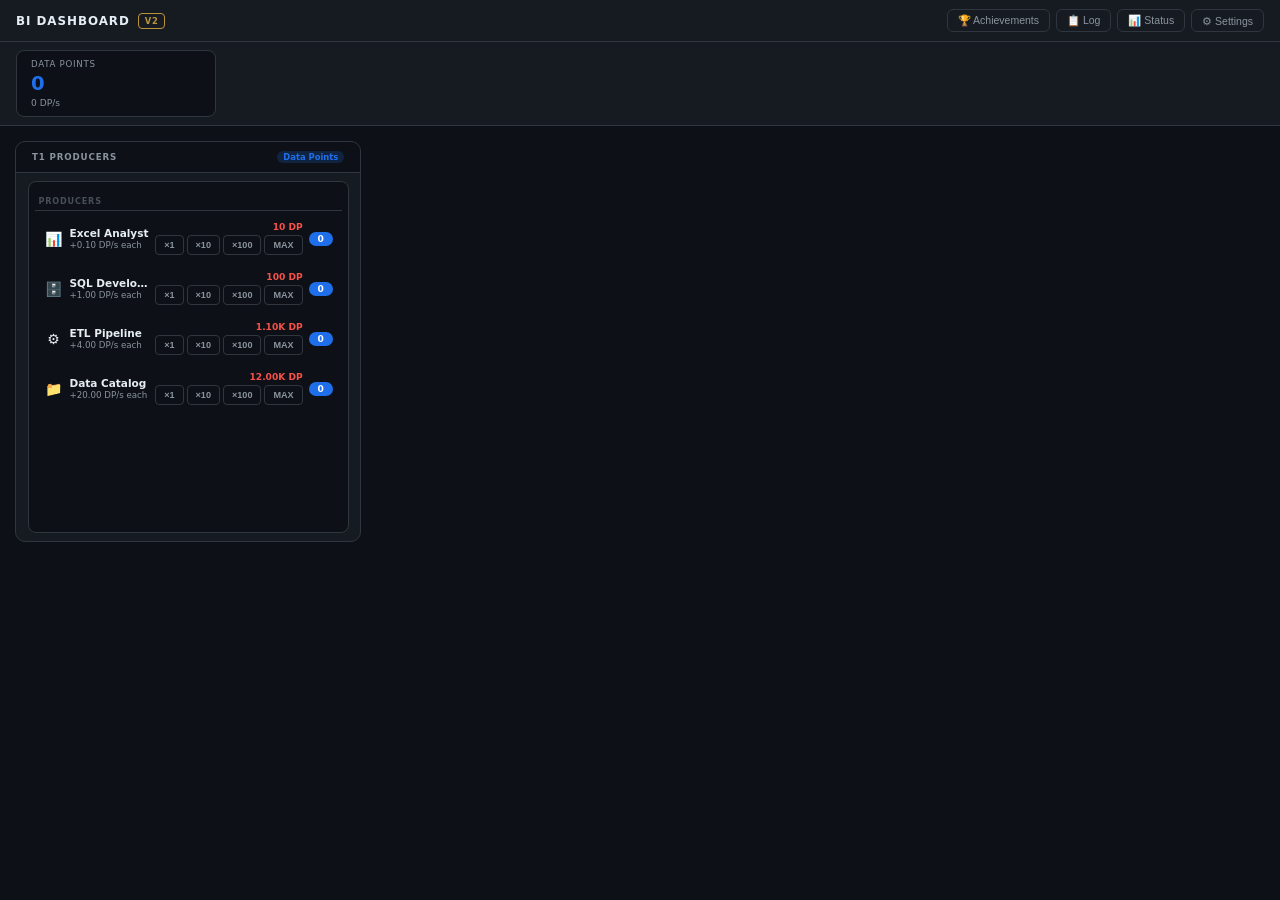
==== commit 0c6c9235: "Remove Tier 3, fix contracts KPI, better world map - Remove all T3 producers (ML Model, RT Analytics" ====
--- a/index.html
+++ b/index.html
@@ -11,6 +11,7 @@
     <div id="top-bar">
       <span id="top-bar-title">BI Dashboard <span id="version-badge">v2</span></span>
       <div id="top-bar-actions">
+        <button id="achieve-btn" title="Achievements">🏆 Achievements</button>
         <button id="log-btn" title="Activity Log">📋 Log</button>
         <button id="status-btn" title="Status Report">📊 Status</button>
         <button id="settings-btn" title="Settings">⚙ Settings</button>
--- a/styles.css
+++ b/styles.css
@@ -142,22 +142,23 @@
 .kpi-sub .delta-up   { color: var(--teal); }
 .kpi-sub .delta-down { color: var(--red); }
 
-#kpi-contracts-card { display: none; }
+
 
 /* === MAIN CONTENT === */
 #content {
   flex: 1;
   overflow: hidden;
   min-height: 0;
+  container-type: size;
 }
 
 /* === DASHBOARD GRID === */
 #dashboard {
   display: grid;
   grid-template-columns: 3fr 2fr 5fr 5fr 3fr;
-  grid-template-rows: 55% 45%;
-  gap: 2%;
-  padding: 2%;
+  grid-template-rows: 55fr 45fr;
+  gap: 2cqh;
+  padding: 2cqh;
   height: 100%;
   box-sizing: border-box;
 }
@@ -196,7 +197,8 @@
   display: flex;
   align-items: center;
   justify-content: space-between;
-  padding: 8px 12px;
+  padding: 0 2cqh;
+  height: 4cqh;
   border-bottom: 1px solid var(--border);
   flex-shrink: 0;
   background: var(--bg);
@@ -225,48 +227,94 @@
 /* === PANEL BODY === */
 .panel-body {
   flex: 1;
+  overflow: hidden;
+  min-height: 0;
+  padding: 1cqh;
+  display: flex;
+  flex-direction: column;
+  gap: 1cqh;
+}
+
+/* === PANEL SUB-CONTAINER === */
+.panel-sub {
+  background: var(--bg);
+  border: 1px solid var(--border);
+  border-radius: 8px;
+  width: 98%;
+  margin: 0 auto;
   overflow-y: auto;
+  padding: 4px 6px;
   min-height: 0;
-  padding: 8px;
+  flex: 1;
+}
+
+/* === SUB-CONTAINER HEADER === */
+.sub-header {
+  display: flex;
+  align-items: center;
+  justify-content: space-between;
+}
+
+.sub-header .section-divider {
+  flex: 1;
+  margin-bottom: 0;
+}
+
+.filter-btn {
+  background: transparent;
+  border: 1px solid var(--border);
+  color: var(--text-secondary);
+  cursor: pointer;
+  font-size: 0.58rem;
+  font-weight: 600;
+  text-transform: uppercase;
+  letter-spacing: 0.04em;
+  padding: 2px 8px;
+  border-radius: 4px;
+  transition: background 0.15s, color 0.15s, border-color 0.15s;
+  flex-shrink: 0;
+}
+.filter-btn:hover {
+  background: var(--panel-hover);
+  color: var(--text-primary);
+  border-color: var(--text-secondary);
 }
 
 /* === LOCKED PLACEHOLDER === */
 .locked-placeholder {
   flex: 1;
   display: flex;
-  flex-direction: column;
   align-items: center;
   justify-content: center;
-  gap: 8px;
-  opacity: 0.45;
   user-select: none;
 }
 
-.locked-icon {
-  font-size: 1.6rem;
-}
-
-.locked-hint {
-  font-size: 0.7rem;
-  color: var(--text-secondary);
+.locked-progress {
+  font-size: 1.2rem;
+  font-weight: 700;
+  color: var(--text-muted);
   text-align: center;
-  padding: 0 16px;
-  line-height: 1.5;
-}
-
-/* === CLICK TARGET (inside panel-click) === */
+  font-variant-numeric: tabular-nums;
+}
+
+/* Hidden panels (not next to unlock) */
+.dash-panel.hidden-panel {
+  background: transparent;
+  border-color: transparent;
+}
+
+/* === CLICK TARGET (is a panel-sub) === */
 #click-target {
-  background: var(--bg);
-  border: 2px solid var(--blue);
-  border-radius: 10px;
-  padding: 20px 16px;
+  border-color: var(--blue);
   cursor: pointer;
   user-select: none;
   text-align: center;
+  display: flex;
+  flex-direction: column;
+  align-items: center;
+  justify-content: center;
   transition: border-color 0.15s, background 0.15s, transform 0.08s;
   position: relative;
-  overflow: hidden;
-  margin-bottom: 8px;
 }
 
 #click-target:hover {
@@ -327,9 +375,6 @@
 
 /* === SPARKLINE === */
 #sparkline-wrap {
-  background: var(--bg);
-  border: 1px solid var(--border);
-  border-radius: 8px;
   padding: 8px 10px;
 }
 
@@ -421,13 +466,14 @@
 .owned-badge {
   background: var(--blue);
   color: #fff;
-  font-size: 0.6rem;
-  font-weight: 700;
-  padding: 1px 5px;
+  font-size: 0.65rem;
+  font-weight: 700;
+  padding: 2px 7px;
   border-radius: 8px;
-  min-width: 20px;
+  min-width: 24px;
   text-align: center;
-  margin-bottom: 2px;
+  flex-shrink: 0;
+  align-self: center;
 }
 
 .prod-cost {
@@ -439,6 +485,33 @@
 
 .prod-cost.affordable  { color: var(--teal); }
 .prod-cost.cant-afford { color: var(--red); }
+
+.buy-btns {
+  display: flex;
+  gap: 3px;
+  margin-top: 3px;
+}
+
+.buy-btn {
+  background: transparent;
+  border: 1px solid var(--border);
+  border-radius: 4px;
+  color: var(--text-secondary);
+  font-size: 0.65rem;
+  font-weight: 700;
+  padding: 4px 8px;
+  cursor: pointer;
+  transition: background 0.12s, color 0.12s, border-color 0.12s;
+}
+.buy-btn:hover:not(.cant-buy) {
+  background: var(--blue);
+  border-color: var(--blue);
+  color: #fff;
+}
+.buy-btn.cant-buy {
+  opacity: 0.3;
+  cursor: default;
+}
 
 .starvation-badge {
   display: inline-block;
@@ -569,8 +642,15 @@
   cursor: pointer;
 }
 
-#wm-map-svg path.locked { fill: var(--text-muted); opacity: 0.3; }
-#wm-map-svg path.conquered { opacity: 0.85; }
+#wm-map-svg path.locked { fill: var(--text-muted); opacity: 0.3; cursor: default; }
+#wm-map-svg path.conquerable { opacity: 0.5; cursor: pointer; animation: conquer-pulse 1.5s ease-in-out infinite; }
+#wm-map-svg path.conquered { opacity: 0.85; cursor: default; }
+#wm-map-svg path.conquered:hover { opacity: 1; }
+
+@keyframes conquer-pulse {
+  0%, 100% { opacity: 0.4; }
+  50%      { opacity: 0.7; }
+}
 #wm-map-svg path.conquered:hover { opacity: 1; }
 
 .wm-legend {
@@ -959,6 +1039,92 @@
 
 .modal-overlay.open { display: flex; }
 
+/* === ACHIEVEMENTS MODAL === */
+#achieve-modal {
+  background: var(--panel);
+  border: 1px solid var(--border);
+  border-radius: 12px;
+  width: 500px;
+  max-height: 75vh;
+  display: flex;
+  flex-direction: column;
+  overflow: hidden;
+}
+
+#achieve-header {
+  display: flex;
+  align-items: center;
+  justify-content: space-between;
+  padding: 14px 18px;
+  border-bottom: 1px solid var(--border);
+  flex-shrink: 0;
+}
+
+#achieve-title {
+  font-size: 0.85rem;
+  font-weight: 600;
+  text-transform: uppercase;
+  letter-spacing: 0.06em;
+  color: var(--text-primary);
+}
+
+#achieve-count {
+  font-size: 0.72rem;
+  color: var(--text-secondary);
+  margin-left: auto;
+  margin-right: 12px;
+}
+
+#achieve-body {
+  overflow-y: auto;
+  flex: 1;
+  padding: 8px 14px;
+}
+
+.achieve-row {
+  display: flex;
+  align-items: center;
+  gap: 10px;
+  padding: 8px 6px;
+  border-bottom: 1px solid var(--border);
+}
+.achieve-row:last-child { border-bottom: none; }
+
+.achieve-row.done .achieve-icon { color: var(--teal); }
+.achieve-row:not(.done) .achieve-icon { color: var(--text-muted); }
+
+.achieve-icon {
+  font-size: 0.85rem;
+  flex-shrink: 0;
+  width: 16px;
+  text-align: center;
+}
+
+.achieve-info { flex: 1; min-width: 0; }
+
+.achieve-name {
+  font-size: 0.75rem;
+  font-weight: 600;
+  color: var(--text-primary);
+}
+.achieve-row:not(.done) .achieve-name { color: var(--text-muted); }
+
+.achieve-desc {
+  font-size: 0.62rem;
+  color: var(--text-secondary);
+  margin-top: 1px;
+}
+.achieve-row:not(.done) .achieve-desc { color: var(--text-muted); }
+
+.achieve-reward {
+  font-size: 0.62rem;
+  font-weight: 600;
+  color: var(--teal);
+  flex-shrink: 0;
+  text-align: right;
+}
+.achieve-row:not(.done) .achieve-reward { color: var(--text-muted); }
+
 /* === ACTIVITY LOG MODAL === */
 #log-modal {
   background: var(--panel);
@@ -988,7 +1154,7 @@
   color: var(--text-primary);
 }
 
-#log-close, #status-close, #settings-close {
+#log-close, #achieve-close, #status-close, #settings-close {
   background: transparent;
   border: none;
   color: var(--text-secondary);
@@ -998,7 +1164,7 @@
   border-radius: 4px;
   transition: color 0.15s, background 0.15s;
 }
-#log-close:hover, #status-close:hover, #settings-close:hover {
+#log-close:hover, #achieve-close:hover, #status-close:hover, #settings-close:hover {
   color: var(--text-primary);
   background: var(--panel-hover);
 }
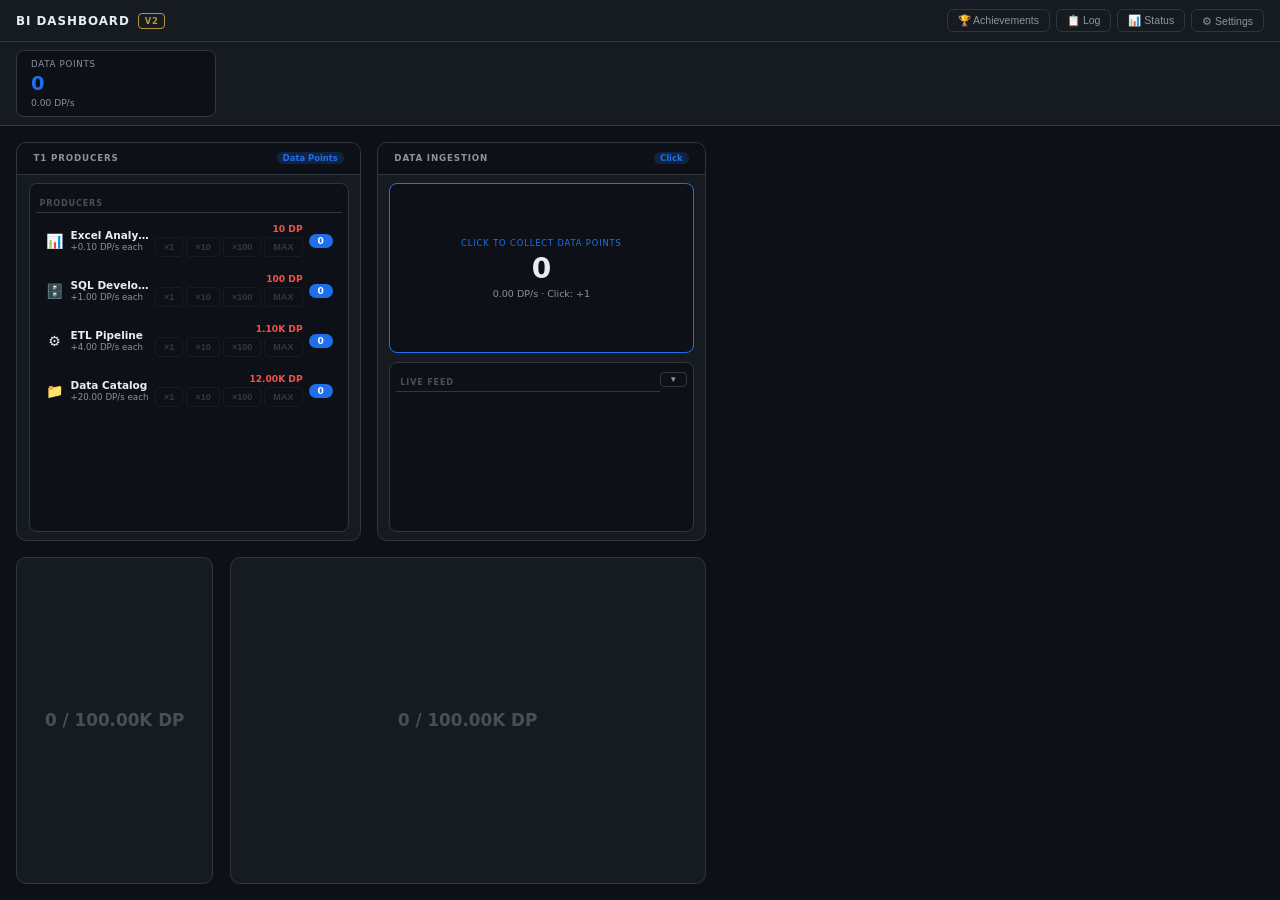
==== commit 9efd5d16: "Split game.js into 4 files + scale T2 values 10x Code split: - config.js (305 lines): all constant d" ====
--- a/index.html
+++ b/index.html
@@ -23,6 +23,9 @@
     </div>
   </div>
   <div id="toast-container"></div>
-  <script src="game.js"></script>
+  <script src="config.js"></script>
+  <script src="engine.js"></script>
+  <script src="ui.js"></script>
+  <script src="main.js"></script>
 </body>
 </html>
--- a/styles.css
+++ b/styles.css
@@ -149,7 +149,6 @@
   flex: 1;
   overflow: hidden;
   min-height: 0;
-  container-type: size;
 }
 
 /* === DASHBOARD GRID === */
@@ -157,8 +156,8 @@
   display: grid;
   grid-template-columns: 3fr 2fr 5fr 5fr 3fr;
   grid-template-rows: 55fr 45fr;
-  gap: 2cqh;
-  padding: 2cqh;
+  gap: 1.8vh;
+  padding: 1.8vh;
   height: 100%;
   box-sizing: border-box;
 }
@@ -197,8 +196,8 @@
   display: flex;
   align-items: center;
   justify-content: space-between;
-  padding: 0 2cqh;
-  height: 4cqh;
+  padding: 0 1.8vh;
+  height: 3.6vh;
   border-bottom: 1px solid var(--border);
   flex-shrink: 0;
   background: var(--bg);
@@ -229,10 +228,10 @@
   flex: 1;
   overflow: hidden;
   min-height: 0;
-  padding: 1cqh;
+  padding: 0.9vh;
   display: flex;
   flex-direction: column;
-  gap: 1cqh;
+  gap: 0.9vh;
 }
 
 /* === PANEL SUB-CONTAINER === */
@@ -289,12 +288,43 @@
   user-select: none;
 }
 
+.locked-label {
+  font-size: 0.7rem;
+  font-weight: 700;
+  text-transform: uppercase;
+  letter-spacing: 0.08em;
+  color: var(--text-muted);
+  margin-bottom: 6px;
+}
+
 .locked-progress {
   font-size: 1.2rem;
   font-weight: 700;
   color: var(--text-muted);
   text-align: center;
   font-variant-numeric: tabular-nums;
+}
+
+.locked-hint {
+  font-size: 0.6rem;
+  color: var(--text-muted);
+  margin-top: 6px;
+}
+
+.locked-placeholder.purchasable {
+  cursor: pointer;
+  transition: border-color 0.2s, background 0.2s;
+  border-radius: 8px;
+  padding: 12px;
+}
+.locked-placeholder.purchasable:hover {
+  background: var(--panel-hover);
+}
+.locked-placeholder.purchasable.affordable .locked-progress {
+  color: var(--teal);
+}
+.locked-placeholder.purchasable.affordable .locked-hint {
+  color: var(--teal);
 }
 
 /* Hidden panels (not next to unlock) */
@@ -375,15 +405,20 @@
 
 /* === SPARKLINE === */
 #sparkline-wrap {
-  padding: 8px 10px;
+  padding: 4px 6px;
+  transition: flex 0.2s ease;
+}
+
+#sparkline-wrap.collapsed {
+  flex: 0 0 auto;
+}
+
+#sparkline-wrap.collapsed #sparkline {
+  display: none;
 }
 
 #sparkline-title {
-  font-size: 0.6rem;
-  text-transform: uppercase;
-  letter-spacing: 0.08em;
-  color: var(--text-secondary);
-  margin-bottom: 6px;
+  margin-bottom: 0;
 }
 
 #sparkline {
@@ -700,7 +735,7 @@
   background: var(--panel-hover);
 }
 
-.wm-upg-card.purchased { opacity: 0.35; cursor: default; }
+.wm-upg-card.purchased { display: none; }
 .wm-upg-card.unaffordable { opacity: 0.5; cursor: default; }
 
 .wm-upg-name {
